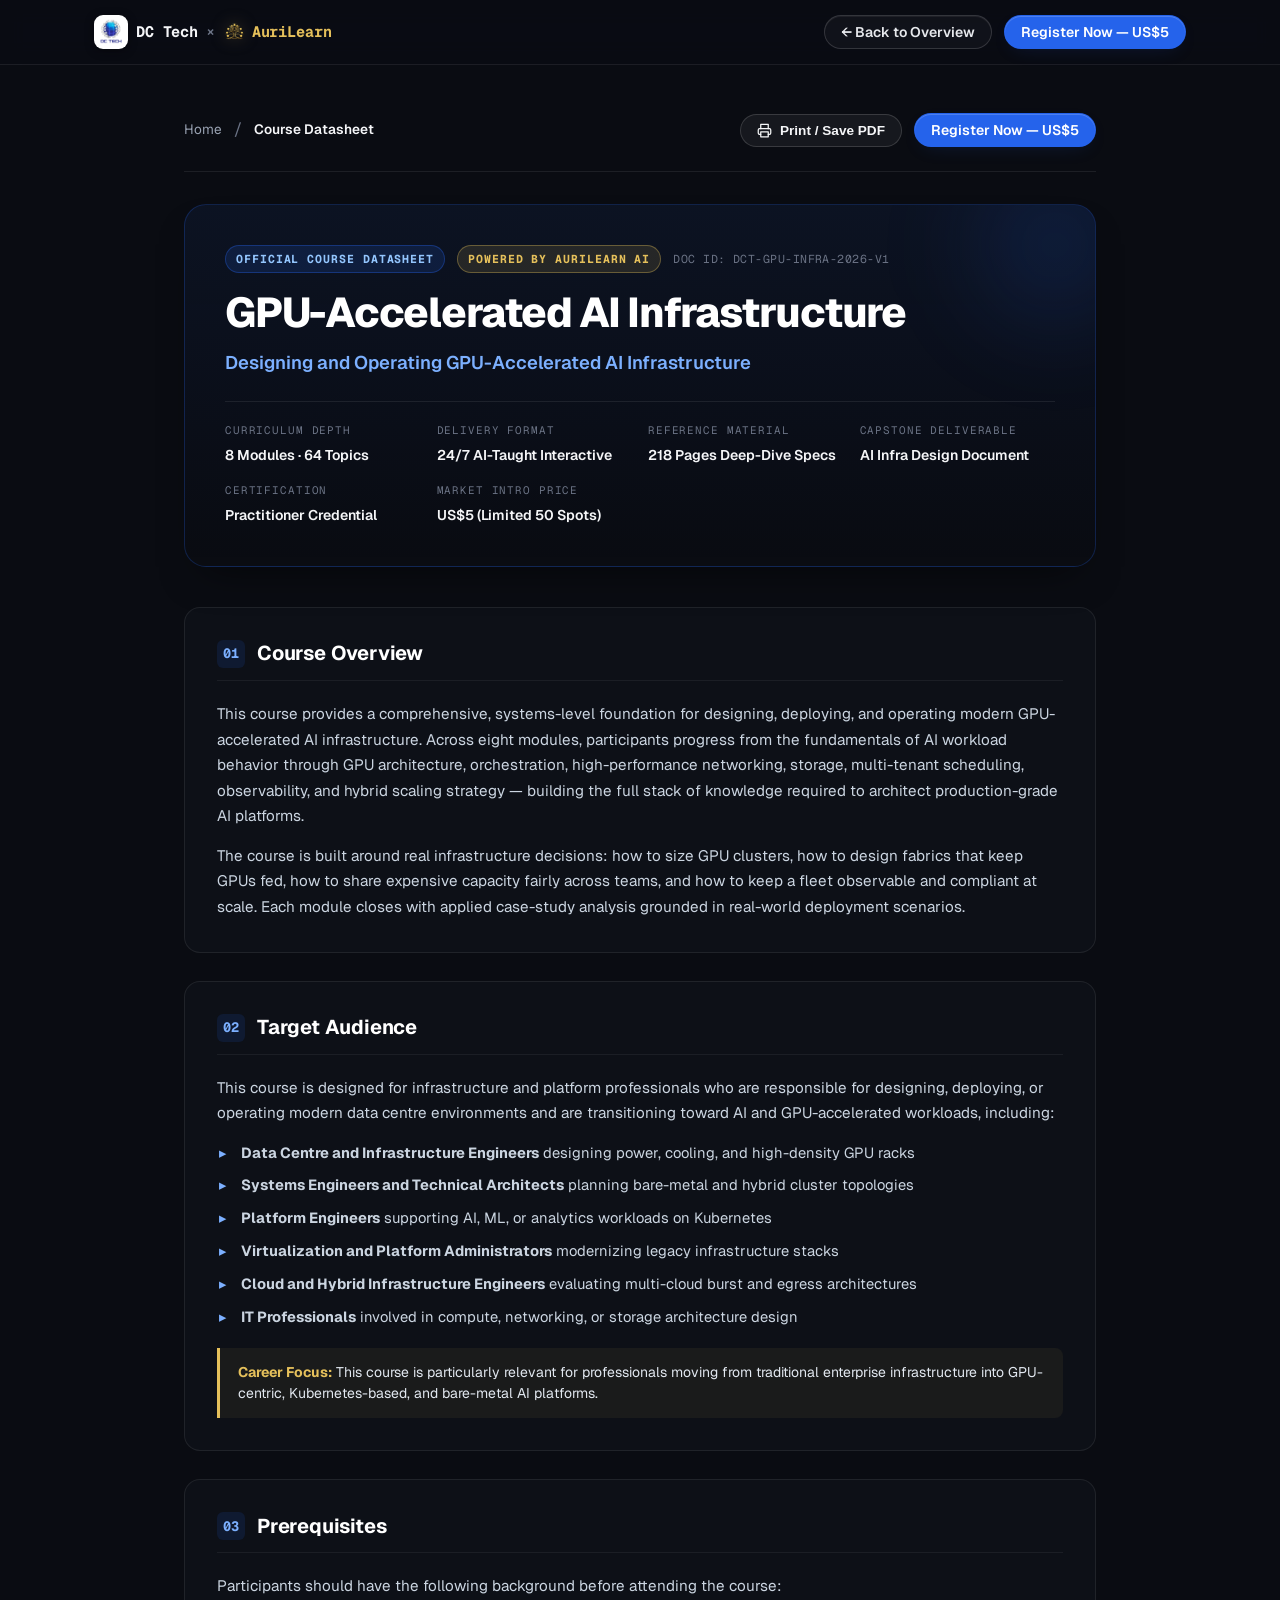
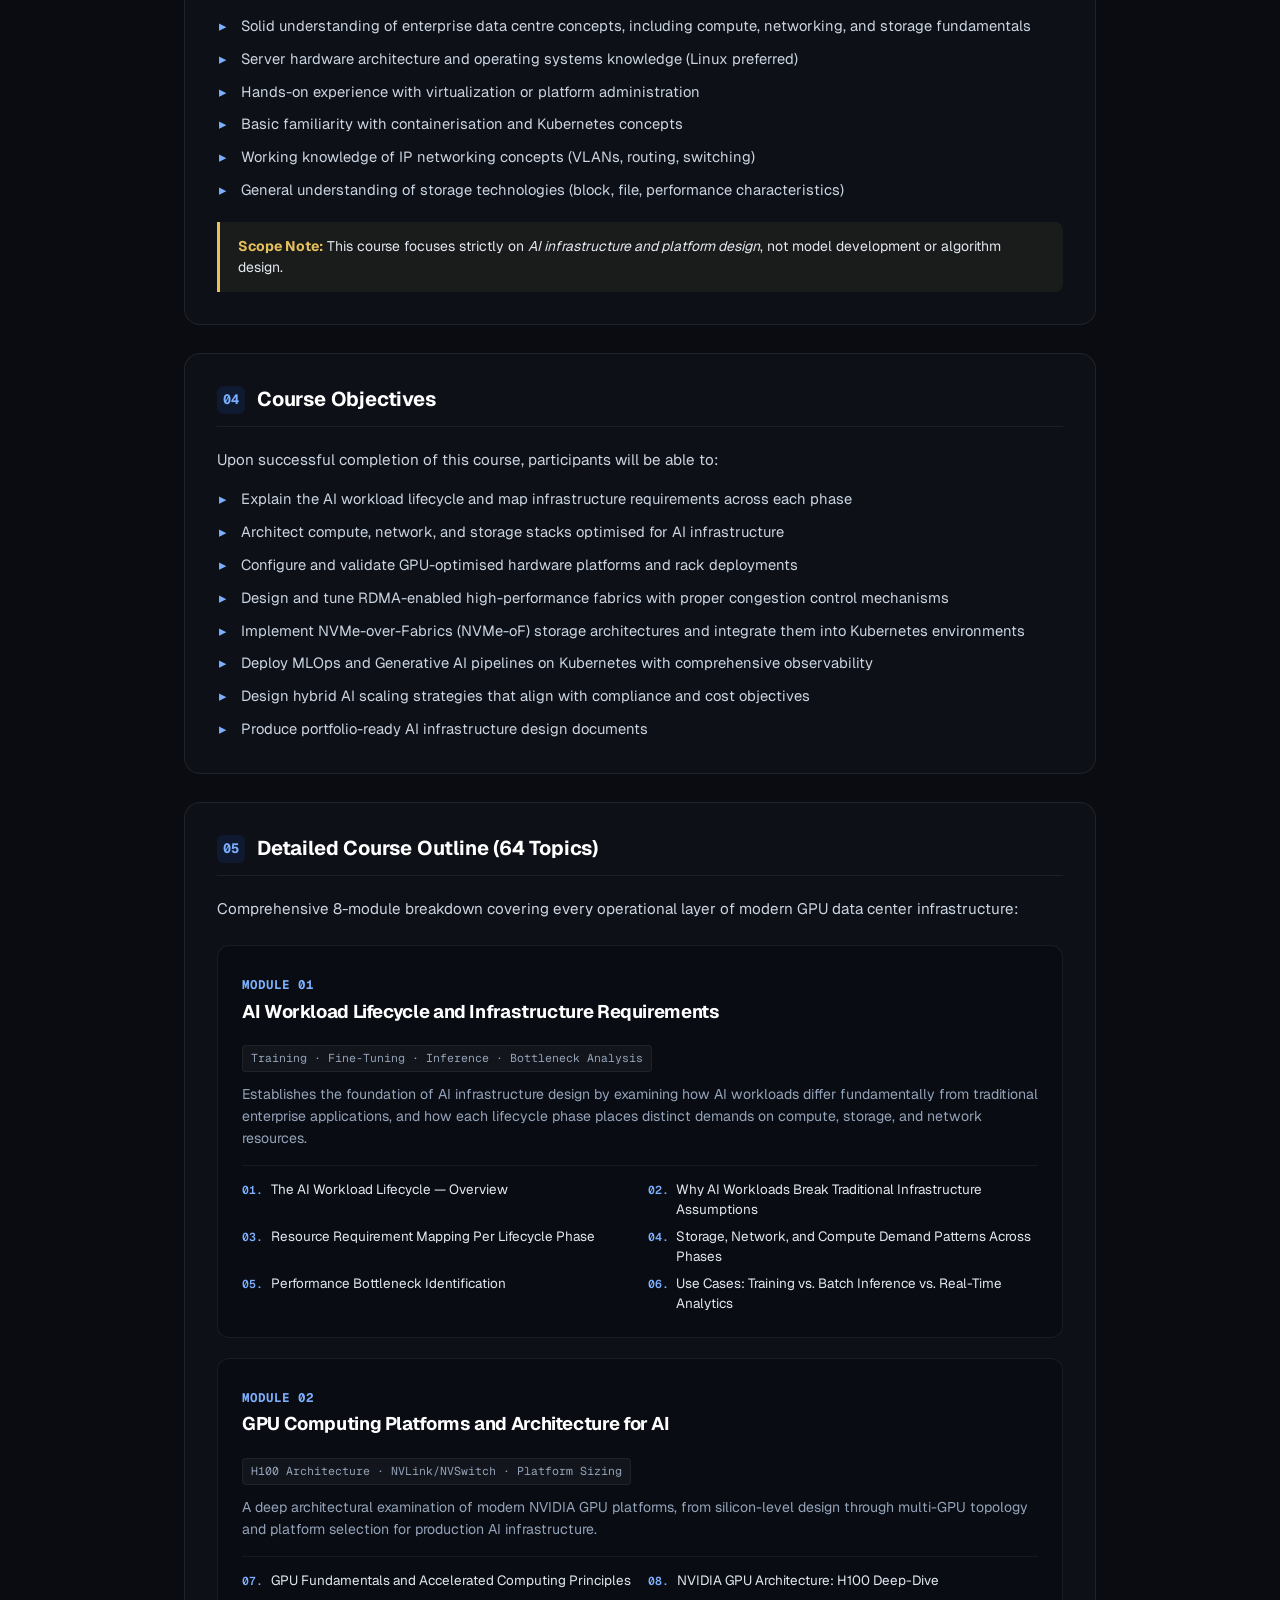
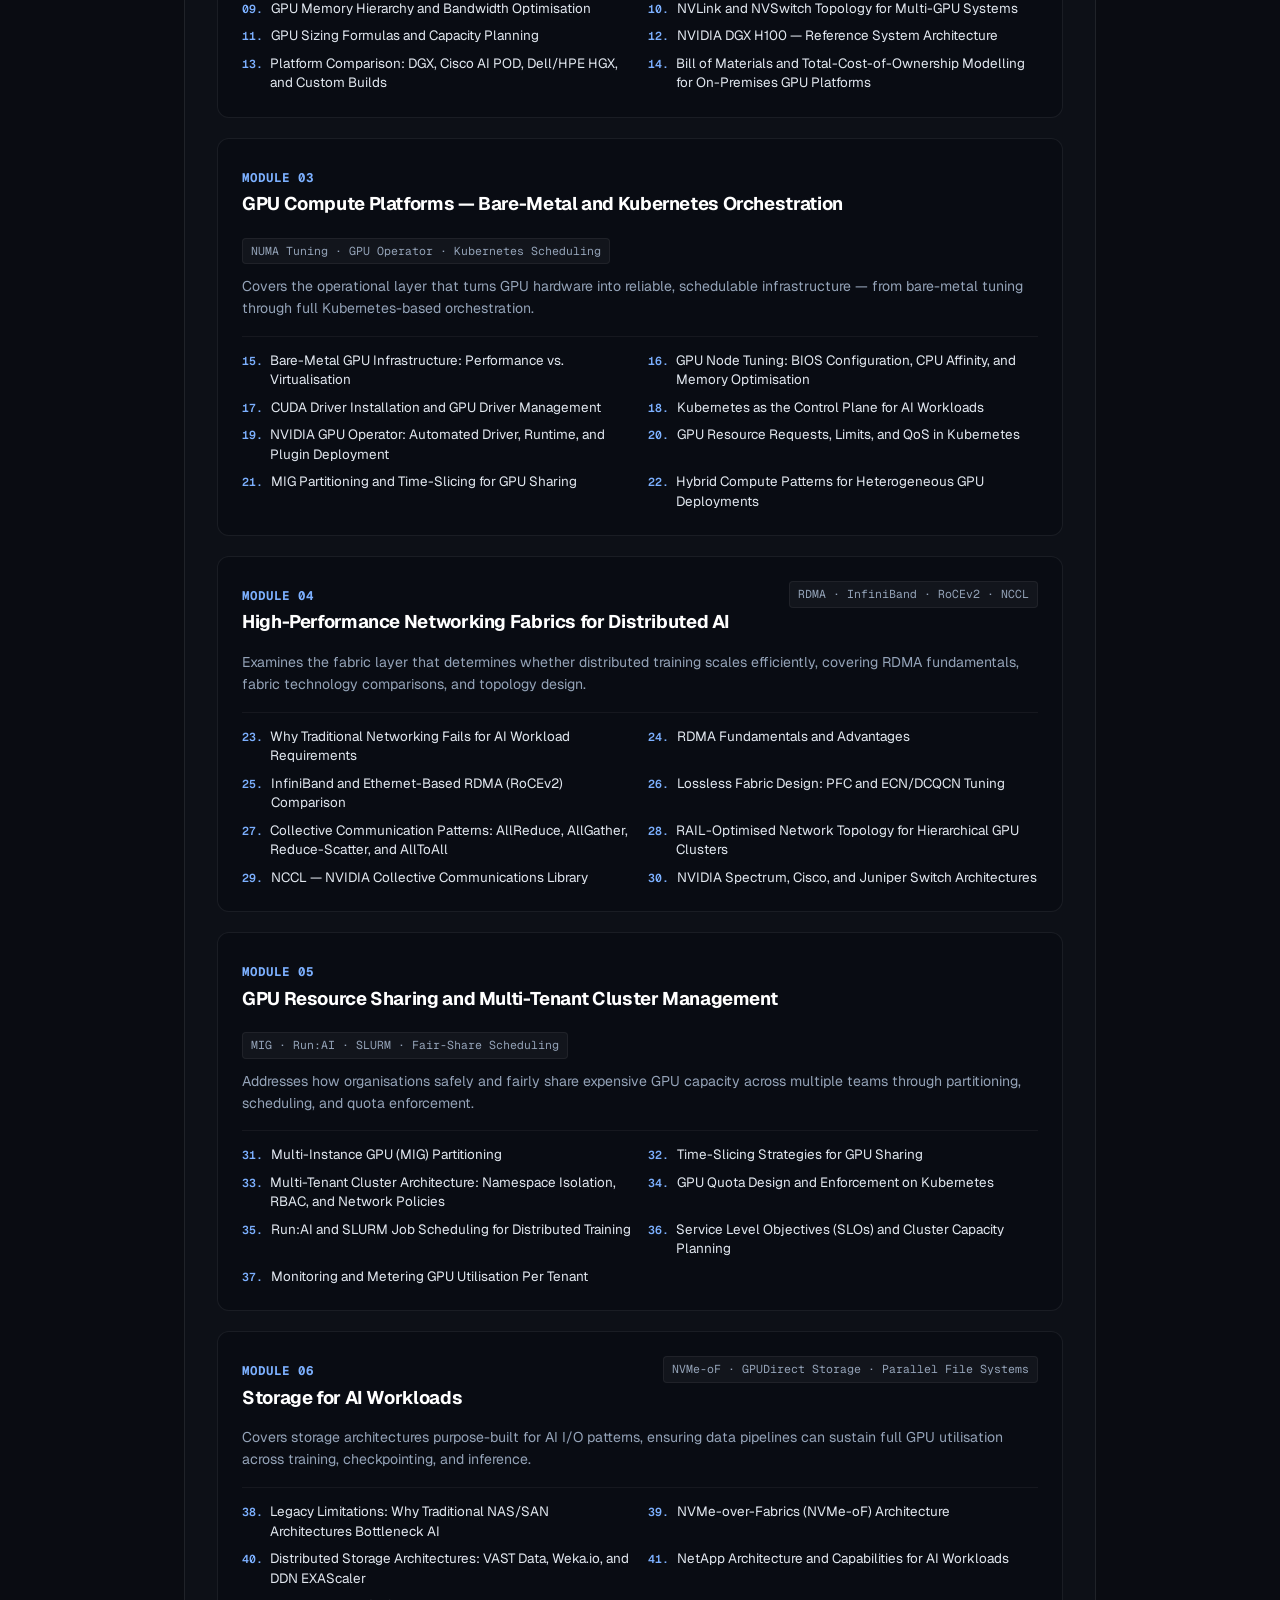
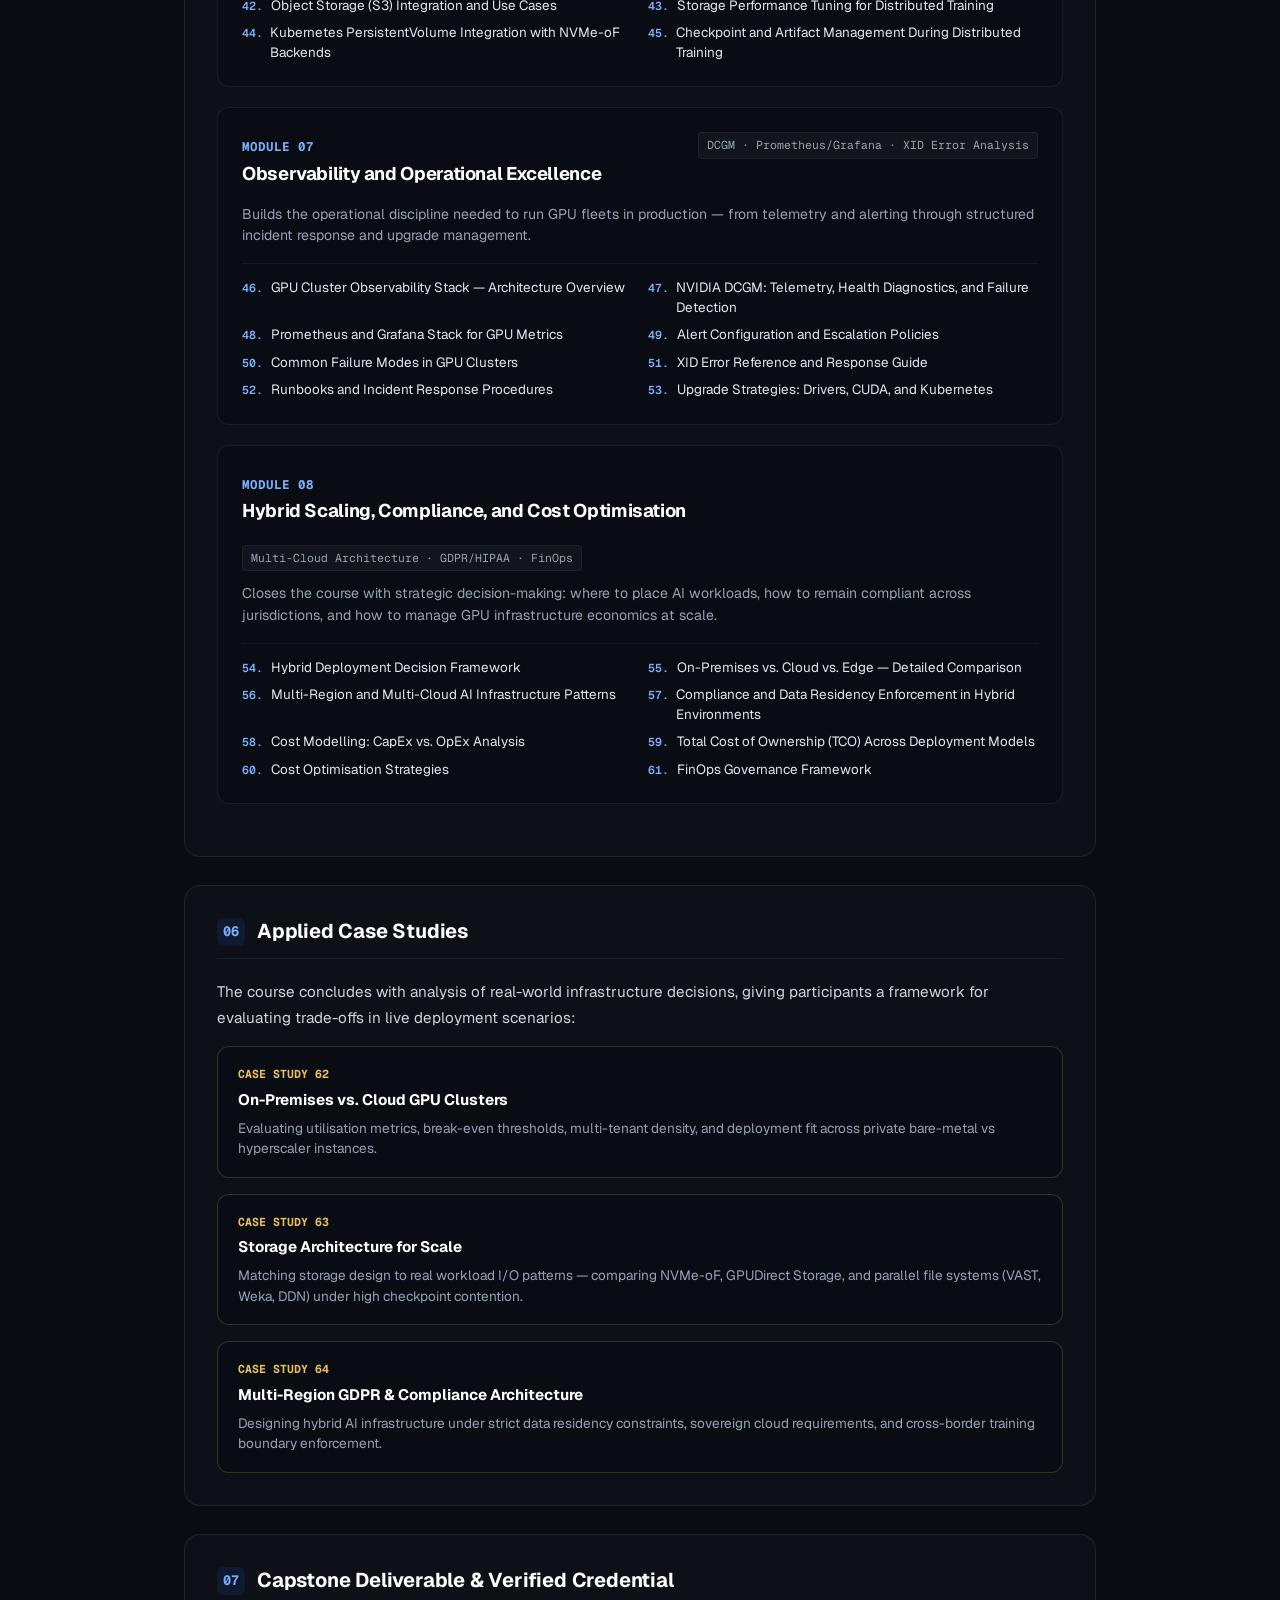
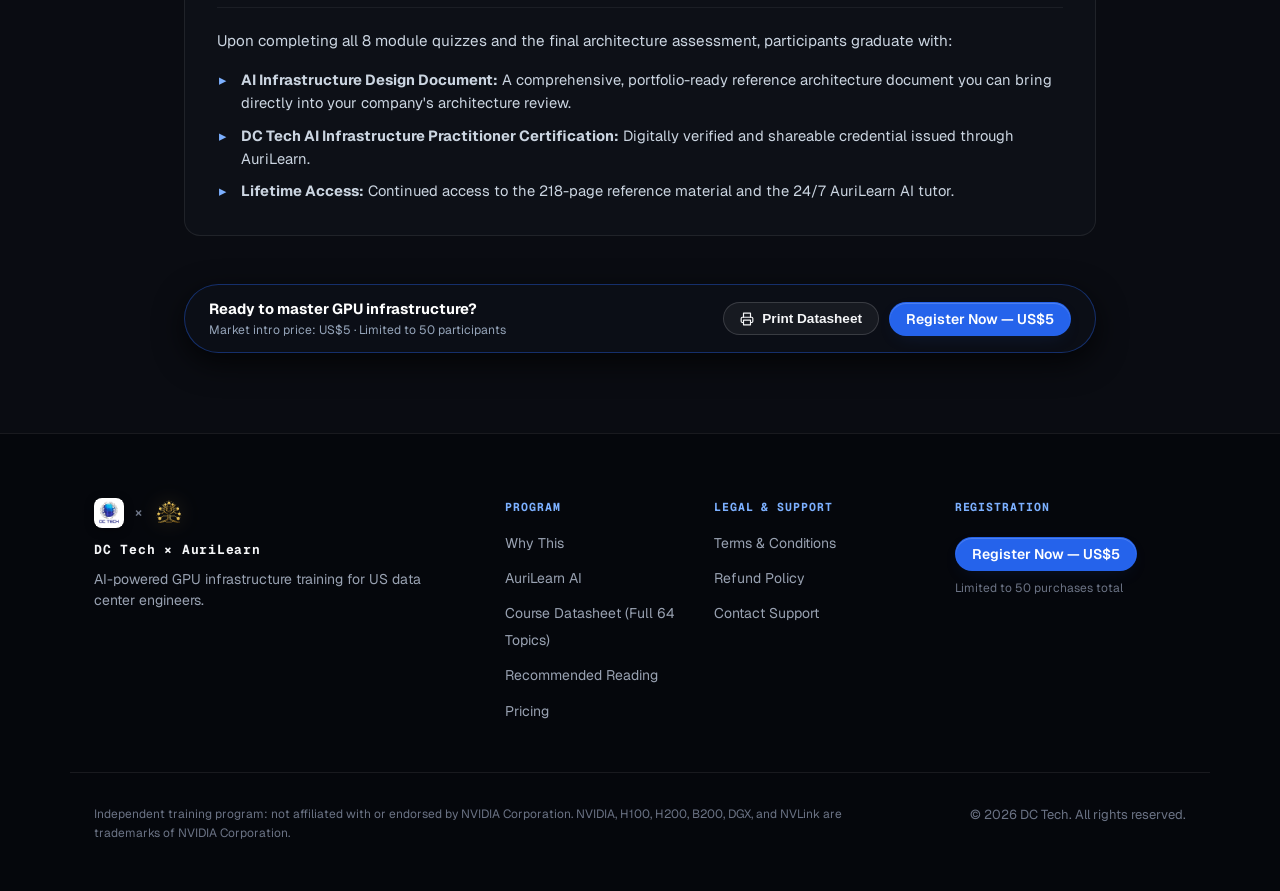
==== datasheet.html @ ed960bfa "feat: publish official 64-topic course datasheet (datasheet.html) and wire hyperlinks across hero, n" ====
<!DOCTYPE html>
<html lang="en">
<head>
  <meta charset="UTF-8" />
  <meta name="viewport" content="width=device-width, initial-scale=1" />
  <title>Course Datasheet: Designing &amp; Operating GPU-Accelerated AI Infrastructure | DC Tech × AuriLearn</title>
  <meta name="description" content="Official course datasheet and 64-topic detailed engineering syllabus for GPU-Accelerated AI Infrastructure. DC Tech × AuriLearn." />
  <meta name="theme-color" content="#0A0C12" />

  <link rel="icon" type="image/png" href="assets/dctech-logo.png" />
  <link rel="apple-touch-icon" href="assets/dctech-logo.png" />

  <link rel="preconnect" href="https://fonts.googleapis.com" />
  <link rel="preconnect" href="https://fonts.gstatic.com" crossorigin />
  <link rel="stylesheet" href="https://fonts.googleapis.com/css2?family=Geist:wght@400;500;600;700;800&family=Geist+Mono:wght@400;500;600;700&display=swap" />
  <link rel="stylesheet" href="styles.css" />

  <style>
    /* ═══════════════════════════════════════════════════════════════
       DATASHEET-SPECIFIC ENTERPRISE STYLING
       ═══════════════════════════════════════════════════════════════ */
    .ds-page {
      background: var(--bg);
      color: var(--text);
      min-height: 100vh;
    }
    .ds-container {
      max-width: 960px;
      margin-inline: auto;
      padding: clamp(24px, 4vw, 48px) var(--s-5) 80px;
    }
    
    /* Top bar controls */
    .ds-topbar {
      display: flex;
      justify-content: space-between;
      align-items: center;
      flex-wrap: wrap;
      gap: 16px;
      padding-bottom: 24px;
      border-bottom: 1px solid var(--border);
      margin-bottom: 32px;
    }
    .ds-topbar__left {
      display: flex;
      align-items: center;
      gap: 12px;
    }
    .ds-topbar__actions {
      display: flex;
      align-items: center;
      gap: 12px;
    }
    .btn--print {
      display: inline-flex;
      align-items: center;
      gap: 8px;
      background: rgba(255, 255, 255, 0.05);
      border: 1px solid var(--border-strong);
      color: var(--text-strong);
      padding: 8px 16px;
      border-radius: var(--r-pill);
      font-size: 0.85rem;
      font-weight: 600;
      cursor: pointer;
      transition: all 0.16s ease;
    }
    .btn--print:hover {
      background: rgba(255, 255, 255, 0.1);
      border-color: var(--accent-line);
      transform: translateY(-1px);
    }

    /* Datasheet Document Header */
    .ds-header {
      background: linear-gradient(180deg, rgba(37, 99, 235, 0.08) 0%, rgba(10, 12, 18, 0) 100%);
      border: 1px solid rgba(37, 99, 235, 0.25);
      border-radius: var(--r-xl);
      padding: clamp(24px, 4vw, 40px);
      margin-bottom: 40px;
      position: relative;
      overflow: hidden;
      box-shadow: 0 20px 40px -20px rgba(0, 0, 0, 0.6);
    }
    .ds-header::before {
      content: "";
      position: absolute;
      top: -80px; right: -80px;
      width: 240px; height: 240px;
      background: radial-gradient(circle, var(--accent-glow) 0%, transparent 70%);
      pointer-events: none;
      filter: blur(40px);
    }
    .ds-badge-row {
      display: flex;
      align-items: center;
      gap: 12px;
      flex-wrap: wrap;
      margin-bottom: 16px;
    }
    .ds-badge {
      font-family: var(--font-mono);
      font-size: 0.72rem;
      font-weight: 700;
      letter-spacing: 0.08em;
      text-transform: uppercase;
      padding: 4px 10px;
      border-radius: var(--r-pill);
      background: rgba(37, 99, 235, 0.15);
      border: 1px solid rgba(37, 99, 235, 0.35);
      color: #93C5FD;
    }
    .ds-badge--gold {
      background: rgba(229, 192, 91, 0.12);
      border-color: rgba(229, 192, 91, 0.35);
      color: #E5C05B;
    }
    .ds-doc-id {
      font-family: var(--font-mono);
      font-size: 0.72rem;
      color: var(--text-faint);
      letter-spacing: 0.04em;
    }
    .ds-title {
      font-size: clamp(1.8rem, 4vw, 2.6rem);
      font-weight: 800;
      line-height: 1.12;
      color: #fff;
      margin-bottom: 12px;
      letter-spacing: -0.03em;
    }
    .ds-subtitle {
      font-size: 1.15rem;
      color: var(--accent-text);
      font-weight: 600;
      margin-bottom: 24px;
    }
    .ds-meta-grid {
      display: grid;
      grid-template-columns: repeat(auto-fit, minmax(180px, 1fr));
      gap: 16px;
      padding-top: 20px;
      border-top: 1px solid rgba(255, 255, 255, 0.08);
    }
    .ds-meta-item {
      display: flex;
      flex-direction: column;
      gap: 4px;
    }
    .ds-meta-label {
      font-family: var(--font-mono);
      font-size: 0.68rem;
      color: var(--text-faint);
      text-transform: uppercase;
      letter-spacing: 0.08em;
    }
    .ds-meta-val {
      font-size: 0.88rem;
      font-weight: 600;
      color: var(--text-strong);
    }

    /* Datasheet Section Cards */
    .ds-section {
      background: #0D1017;
      border: 1px solid var(--border);
      border-radius: var(--r-lg);
      padding: clamp(20px, 3vw, 32px);
      margin-bottom: 28px;
    }
    .ds-section-head {
      display: flex;
      align-items: center;
      gap: 12px;
      margin-bottom: 20px;
      padding-bottom: 12px;
      border-bottom: 1px solid rgba(255, 255, 255, 0.06);
    }
    .ds-section-icon {
      font-family: var(--font-mono);
      font-size: 0.85rem;
      color: var(--accent-text);
      background: rgba(37, 99, 235, 0.12);
      width: 28px; height: 28px;
      border-radius: 6px;
      display: grid;
      place-items: center;
      font-weight: 700;
    }
    .ds-section-title {
      font-size: 1.25rem;
      font-weight: 700;
      color: #fff;
      margin: 0;
      letter-spacing: -0.01em;
    }
    .ds-prose {
      font-size: 0.95rem;
      line-height: 1.68;
      color: #CBD5E1;
    }
    .ds-prose p + p {
      margin-top: 14px;
    }
    
    /* Lists with custom tech bullets */
    .ds-list {
      list-style: none;
      padding: 0;
      margin: 16px 0 0;
      display: grid;
      gap: 10px;
    }
    .ds-list li {
      position: relative;
      padding-left: 24px;
      font-size: 0.92rem;
      line-height: 1.55;
      color: #CBD5E1;
    }
    .ds-list li::before {
      content: "▸";
      position: absolute;
      left: 2px;
      top: 0;
      color: var(--accent-text);
      font-weight: bold;
    }
    .ds-note-box {
      margin-top: 20px;
      padding: 14px 18px;
      background: rgba(229, 192, 91, 0.06);
      border-left: 3px solid #E5C05B;
      border-radius: 0 var(--r-sm) var(--r-sm) 0;
      font-size: 0.875rem;
      color: #E2E8F0;
      line-height: 1.5;
    }
    .ds-note-box strong {
      color: #E5C05B;
    }

    /* Modules Tree */
    .ds-module-card {
      background: #090C13;
      border: 1px solid rgba(255, 255, 255, 0.07);
      border-radius: var(--r-md);
      padding: 24px;
      margin-bottom: 20px;
      transition: border-color 0.2s ease;
    }
    .ds-module-card:hover {
      border-color: rgba(37, 99, 235, 0.35);
    }
    .ds-mod-header {
      display: flex;
      justify-content: space-between;
      align-items: flex-start;
      gap: 16px;
      margin-bottom: 12px;
      flex-wrap: wrap;
    }
    .ds-mod-num {
      font-family: var(--font-mono);
      font-size: 0.78rem;
      font-weight: 700;
      color: var(--accent-text);
      letter-spacing: 0.08em;
      text-transform: uppercase;
    }
    .ds-mod-tags {
      font-family: var(--font-mono);
      font-size: 0.72rem;
      color: #94A3B8;
      background: rgba(255, 255, 255, 0.04);
      padding: 3px 8px;
      border-radius: 4px;
      border: 1px solid rgba(255, 255, 255, 0.06);
    }
    .ds-mod-title {
      font-size: 1.15rem;
      font-weight: 700;
      color: #fff;
      margin: 4px 0 8px;
    }
    .ds-mod-desc {
      font-size: 0.88rem;
      color: #94A3B8;
      line-height: 1.55;
      margin-bottom: 16px;
    }
    .ds-topics-grid {
      display: grid;
      grid-template-columns: repeat(auto-fill, minmax(280px, 1fr));
      gap: 8px 16px;
      padding-top: 14px;
      border-top: 1px solid rgba(255, 255, 255, 0.05);
    }
    .ds-topic-item {
      display: flex;
      align-items: baseline;
      gap: 8px;
      font-size: 0.84rem;
      color: #E2E8F0;
      line-height: 1.45;
    }
    .ds-topic-num {
      font-family: var(--font-mono);
      font-size: 0.72rem;
      color: var(--accent-text);
      font-weight: 600;
      min-width: 20px;
    }

    /* Case studies cards */
    .ds-cs-grid {
      display: grid;
      grid-template-columns: 1fr;
      gap: 16px;
      margin-top: 16px;
    }
    .ds-cs-card {
      background: #090C13;
      border: 1px solid rgba(229, 192, 91, 0.2);
      border-radius: var(--r-md);
      padding: 18px 20px;
    }
    .ds-cs-num {
      font-family: var(--font-mono);
      font-size: 0.72rem;
      color: #E5C05B;
      font-weight: 700;
      margin-bottom: 4px;
    }
    .ds-cs-title {
      font-size: 0.95rem;
      font-weight: 700;
      color: #fff;
      margin-bottom: 6px;
    }
    .ds-cs-desc {
      font-size: 0.85rem;
      color: #94A3B8;
      line-height: 1.5;
    }

    /* Bottom sticky conversion bar */
    .ds-sticky-bar {
      position: sticky;
      bottom: 20px;
      z-index: 40;
      background: rgba(13, 16, 23, 0.92);
      backdrop-filter: blur(12px);
      -webkit-backdrop-filter: blur(12px);
      border: 1px solid rgba(37, 99, 235, 0.4);
      border-radius: var(--r-pill);
      padding: 12px 24px;
      display: flex;
      align-items: center;
      justify-content: space-between;
      gap: 16px;
      box-shadow: 0 10px 30px rgba(0, 0, 0, 0.7);
      margin-top: 48px;
    }
    .ds-sticky-text {
      display: flex;
      flex-direction: column;
    }
    .ds-sticky-title {
      font-weight: 700;
      font-size: 0.92rem;
      color: #fff;
    }
    .ds-sticky-sub {
      font-size: 0.76rem;
      color: #94A3B8;
    }

    /* Print styles */
    @media print {
      body { background: #fff !important; color: #000 !important; }
      .nav, .ds-topbar, .ds-sticky-bar, .footer, .btn--print { display: none !important; }
      .ds-container { max-width: 100% !important; padding: 0 !important; }
      .ds-header, .ds-section, .ds-module-card { 
        background: #fff !important; 
        color: #000 !important; 
        border: 1px solid #ccc !important;
        box-shadow: none !important;
        page-break-inside: avoid;
      }
      .ds-title, .ds-section-title, .ds-mod-title { color: #000 !important; }
      .ds-prose, .ds-list li, .ds-topic-item, .ds-mod-desc { color: #222 !important; }
      .ds-badge, .ds-mod-num, .ds-topic-num { color: #0044bb !important; }
    }

    @media (max-width: 640px) {
      .ds-sticky-bar {
        flex-direction: column;
        border-radius: var(--r-lg);
        text-align: center;
        padding: 16px;
      }
      .ds-sticky-bar .btn { width: 100%; }
    }
  </style>
</head>
<body class="ds-page">

  <!-- NAVIGATION HEADER -->
  <header class="nav" id="top">
    <div class="container nav__inner">
      <a class="brand" href="index.html" aria-label="DC Tech and AuriLearn">
        <span class="brand__chip"><img src="assets/dctech-logo.png" alt="DC Tech" width="30" height="30" /></span>
        <span class="brand__word">DC&nbsp;Tech</span>
        <span class="brand-x">×</span>
        <span class="nav-auri-wrap">
          <img src="assets/aurilearn-tree.svg" alt="AuriLearn" class="nav-auri-logo" width="22" height="22" />
          <span class="brand__word brand__word--auri">AuriLearn</span>
        </span>
      </a>
      <div style="margin-left:auto; display:flex; align-items:center; gap:12px;">
        <a class="btn btn--ghost btn--sm" href="index.html">← Back to Overview</a>
        <a class="btn btn--primary btn--sm js-cta-enroll" href="https://rzp.io/rzp/aJ456hU" target="_blank" rel="noopener noreferrer" data-cta="datasheet-nav">Register Now — US$5</a>
      </div>
    </div>
  </header>

  <main class="ds-container">

    <!-- Top Action Bar -->
    <div class="ds-topbar">
      <div class="ds-topbar__left">
        <a href="index.html" style="font-size:0.85rem; color:var(--text-muted); text-decoration:none;">Home</a>
        <span style="color:var(--text-faint)">/</span>
        <span style="font-size:0.85rem; color:var(--text-strong); font-weight:600;">Course Datasheet</span>
      </div>
      <div class="ds-topbar__actions">
        <button class="btn--print" onclick="window.print()" title="Print or Save as PDF">
          <svg width="15" height="15" viewBox="0 0 24 24" fill="none" stroke="currentColor" stroke-width="2" stroke-linecap="round" stroke-linejoin="round"><polyline points="6 9 6 2 18 2 18 9"></polyline><path d="M6 18H4a2 2 0 0 1-2-2v-5a2 2 0 0 1 2-2h16a2 2 0 0 1 2 2v5a2 2 0 0 1-2 2h-2"></path><rect x="6" y="14" width="12" height="8"></rect></svg>
          Print / Save PDF
        </button>
        <a class="btn btn--primary btn--sm js-cta-enroll" href="https://rzp.io/rzp/aJ456hU" target="_blank" rel="noopener noreferrer">Register Now — US$5</a>
      </div>
    </div>

    <!-- DOCUMENT HEADER -->
    <header class="ds-header">
      <div class="ds-badge-row">
        <span class="ds-badge">OFFICIAL COURSE DATASHEET</span>
        <span class="ds-badge ds-badge--gold">POWERED BY AURILEARN AI</span>
        <span class="ds-doc-id">DOC ID: DCT-GPU-INFRA-2026-V1</span>
      </div>
      <h1 class="ds-title">GPU-Accelerated AI Infrastructure</h1>
      <p class="ds-subtitle">Designing and Operating GPU-Accelerated AI Infrastructure</p>

      <div class="ds-meta-grid">
        <div class="ds-meta-item">
          <span class="ds-meta-label">Curriculum Depth</span>
          <span class="ds-meta-val">8 Modules · 64 Topics</span>
        </div>
        <div class="ds-meta-item">
          <span class="ds-meta-label">Delivery Format</span>
          <span class="ds-meta-val">24/7 AI-Taught Interactive</span>
        </div>
        <div class="ds-meta-item">
          <span class="ds-meta-label">Reference Material</span>
          <span class="ds-meta-val">218 Pages Deep-Dive Specs</span>
        </div>
        <div class="ds-meta-item">
          <span class="ds-meta-label">Capstone Deliverable</span>
          <span class="ds-meta-val">AI Infra Design Document</span>
        </div>
        <div class="ds-meta-item">
          <span class="ds-meta-label">Certification</span>
          <span class="ds-meta-val">Practitioner Credential</span>
        </div>
        <div class="ds-meta-item">
          <span class="ds-meta-label">Market Intro Price</span>
          <span class="ds-meta-val">US$5 (Limited 50 Spots)</span>
        </div>
      </div>
    </header>

    <!-- 1. COURSE OVERVIEW -->
    <section class="ds-section">
      <div class="ds-section-head">
        <span class="ds-section-icon">01</span>
        <h2 class="ds-section-title">Course Overview</h2>
      </div>
      <div class="ds-prose">
        <p>
          This course provides a comprehensive, systems-level foundation for designing, deploying, and operating modern GPU-accelerated AI infrastructure. Across eight modules, participants progress from the fundamentals of AI workload behavior through GPU architecture, orchestration, high-performance networking, storage, multi-tenant scheduling, observability, and hybrid scaling strategy — building the full stack of knowledge required to architect production-grade AI platforms.
        </p>
        <p>
          The course is built around real infrastructure decisions: how to size GPU clusters, how to design fabrics that keep GPUs fed, how to share expensive capacity fairly across teams, and how to keep a fleet observable and compliant at scale. Each module closes with applied case-study analysis grounded in real-world deployment scenarios.
        </p>
      </div>
    </section>

    <!-- 2. TARGET AUDIENCE -->
    <section class="ds-section">
      <div class="ds-section-head">
        <span class="ds-section-icon">02</span>
        <h2 class="ds-section-title">Target Audience</h2>
      </div>
      <div class="ds-prose">
        <p>
          This course is designed for infrastructure and platform professionals who are responsible for designing, deploying, or operating modern data centre environments and are transitioning toward AI and GPU-accelerated workloads, including:
        </p>
      </div>
      <ul class="ds-list">
        <li><strong>Data Centre and Infrastructure Engineers</strong> designing power, cooling, and high-density GPU racks</li>
        <li><strong>Systems Engineers and Technical Architects</strong> planning bare-metal and hybrid cluster topologies</li>
        <li><strong>Platform Engineers</strong> supporting AI, ML, or analytics workloads on Kubernetes</li>
        <li><strong>Virtualization and Platform Administrators</strong> modernizing legacy infrastructure stacks</li>
        <li><strong>Cloud and Hybrid Infrastructure Engineers</strong> evaluating multi-cloud burst and egress architectures</li>
        <li><strong>IT Professionals</strong> involved in compute, networking, or storage architecture design</li>
      </ul>
      <div class="ds-note-box">
        <strong>Career Focus:</strong> This course is particularly relevant for professionals moving from traditional enterprise infrastructure into GPU-centric, Kubernetes-based, and bare-metal AI platforms.
      </div>
    </section>

    <!-- 3. PREREQUISITES -->
    <section class="ds-section">
      <div class="ds-section-head">
        <span class="ds-section-icon">03</span>
        <h2 class="ds-section-title">Prerequisites</h2>
      </div>
      <div class="ds-prose">
        <p>
          Participants should have the following background before attending the course:
        </p>
      </div>
      <ul class="ds-list">
        <li>Solid understanding of enterprise data centre concepts, including compute, networking, and storage fundamentals</li>
        <li>Server hardware architecture and operating systems knowledge (Linux preferred)</li>
        <li>Hands-on experience with virtualization or platform administration</li>
        <li>Basic familiarity with containerisation and Kubernetes concepts</li>
        <li>Working knowledge of IP networking concepts (VLANs, routing, switching)</li>
        <li>General understanding of storage technologies (block, file, performance characteristics)</li>
      </ul>
      <div class="ds-note-box">
        <strong>Scope Note:</strong> This course focuses strictly on <em>AI infrastructure and platform design</em>, not model development or algorithm design.
      </div>
    </section>

    <!-- 4. COURSE OBJECTIVES -->
    <section class="ds-section">
      <div class="ds-section-head">
        <span class="ds-section-icon">04</span>
        <h2 class="ds-section-title">Course Objectives</h2>
      </div>
      <div class="ds-prose">
        <p>
          Upon successful completion of this course, participants will be able to:
        </p>
      </div>
      <ul class="ds-list">
        <li>Explain the AI workload lifecycle and map infrastructure requirements across each phase</li>
        <li>Architect compute, network, and storage stacks optimised for AI infrastructure</li>
        <li>Configure and validate GPU-optimised hardware platforms and rack deployments</li>
        <li>Design and tune RDMA-enabled high-performance fabrics with proper congestion control mechanisms</li>
        <li>Implement NVMe-over-Fabrics (NVMe-oF) storage architectures and integrate them into Kubernetes environments</li>
        <li>Deploy MLOps and Generative AI pipelines on Kubernetes with comprehensive observability</li>
        <li>Design hybrid AI scaling strategies that align with compliance and cost objectives</li>
        <li>Produce portfolio-ready AI infrastructure design documents</li>
      </ul>
    </section>

    <!-- 5. DETAILED COURSE OUTLINE -->
    <section class="ds-section">
      <div class="ds-section-head">
        <span class="ds-section-icon">05</span>
        <h2 class="ds-section-title">Detailed Course Outline (64 Topics)</h2>
      </div>
      <div class="ds-prose" style="margin-bottom: 24px;">
        <p>Comprehensive 8-module breakdown covering every operational layer of modern GPU data center infrastructure:</p>
      </div>

      <!-- Module 1 -->
      <div class="ds-module-card">
        <div class="ds-mod-header">
          <div>
            <span class="ds-mod-num">Module 01</span>
            <h3 class="ds-mod-title">AI Workload Lifecycle and Infrastructure Requirements</h3>
          </div>
          <span class="ds-mod-tags">Training · Fine-Tuning · Inference · Bottleneck Analysis</span>
        </div>
        <p class="ds-mod-desc">
          Establishes the foundation of AI infrastructure design by examining how AI workloads differ fundamentally from traditional enterprise applications, and how each lifecycle phase places distinct demands on compute, storage, and network resources.
        </p>
        <div class="ds-topics-grid">
          <div class="ds-topic-item"><span class="ds-topic-num">01.</span><span>The AI Workload Lifecycle — Overview</span></div>
          <div class="ds-topic-item"><span class="ds-topic-num">02.</span><span>Why AI Workloads Break Traditional Infrastructure Assumptions</span></div>
          <div class="ds-topic-item"><span class="ds-topic-num">03.</span><span>Resource Requirement Mapping Per Lifecycle Phase</span></div>
          <div class="ds-topic-item"><span class="ds-topic-num">04.</span><span>Storage, Network, and Compute Demand Patterns Across Phases</span></div>
          <div class="ds-topic-item"><span class="ds-topic-num">05.</span><span>Performance Bottleneck Identification</span></div>
          <div class="ds-topic-item"><span class="ds-topic-num">06.</span><span>Use Cases: Training vs. Batch Inference vs. Real-Time Analytics</span></div>
        </div>
      </div>

      <!-- Module 2 -->
      <div class="ds-module-card">
        <div class="ds-mod-header">
          <div>
            <span class="ds-mod-num">Module 02</span>
            <h3 class="ds-mod-title">GPU Computing Platforms and Architecture for AI</h3>
          </div>
          <span class="ds-mod-tags">H100 Architecture · NVLink/NVSwitch · Platform Sizing</span>
        </div>
        <p class="ds-mod-desc">
          A deep architectural examination of modern NVIDIA GPU platforms, from silicon-level design through multi-GPU topology and platform selection for production AI infrastructure.
        </p>
        <div class="ds-topics-grid">
          <div class="ds-topic-item"><span class="ds-topic-num">07.</span><span>GPU Fundamentals and Accelerated Computing Principles</span></div>
          <div class="ds-topic-item"><span class="ds-topic-num">08.</span><span>NVIDIA GPU Architecture: H100 Deep-Dive</span></div>
          <div class="ds-topic-item"><span class="ds-topic-num">09.</span><span>GPU Memory Hierarchy and Bandwidth Optimisation</span></div>
          <div class="ds-topic-item"><span class="ds-topic-num">10.</span><span>NVLink and NVSwitch Topology for Multi-GPU Systems</span></div>
          <div class="ds-topic-item"><span class="ds-topic-num">11.</span><span>GPU Sizing Formulas and Capacity Planning</span></div>
          <div class="ds-topic-item"><span class="ds-topic-num">12.</span><span>NVIDIA DGX H100 — Reference System Architecture</span></div>
          <div class="ds-topic-item"><span class="ds-topic-num">13.</span><span>Platform Comparison: DGX, Cisco AI POD, Dell/HPE HGX, and Custom Builds</span></div>
          <div class="ds-topic-item"><span class="ds-topic-num">14.</span><span>Bill of Materials and Total-Cost-of-Ownership Modelling for On-Premises GPU Platforms</span></div>
        </div>
      </div>

      <!-- Module 3 -->
      <div class="ds-module-card">
        <div class="ds-mod-header">
          <div>
            <span class="ds-mod-num">Module 03</span>
            <h3 class="ds-mod-title">GPU Compute Platforms — Bare-Metal and Kubernetes Orchestration</h3>
          </div>
          <span class="ds-mod-tags">NUMA Tuning · GPU Operator · Kubernetes Scheduling</span>
        </div>
        <p class="ds-mod-desc">
          Covers the operational layer that turns GPU hardware into reliable, schedulable infrastructure — from bare-metal tuning through full Kubernetes-based orchestration.
        </p>
        <div class="ds-topics-grid">
          <div class="ds-topic-item"><span class="ds-topic-num">15.</span><span>Bare-Metal GPU Infrastructure: Performance vs. Virtualisation</span></div>
          <div class="ds-topic-item"><span class="ds-topic-num">16.</span><span>GPU Node Tuning: BIOS Configuration, CPU Affinity, and Memory Optimisation</span></div>
          <div class="ds-topic-item"><span class="ds-topic-num">17.</span><span>CUDA Driver Installation and GPU Driver Management</span></div>
          <div class="ds-topic-item"><span class="ds-topic-num">18.</span><span>Kubernetes as the Control Plane for AI Workloads</span></div>
          <div class="ds-topic-item"><span class="ds-topic-num">19.</span><span>NVIDIA GPU Operator: Automated Driver, Runtime, and Plugin Deployment</span></div>
          <div class="ds-topic-item"><span class="ds-topic-num">20.</span><span>GPU Resource Requests, Limits, and QoS in Kubernetes</span></div>
          <div class="ds-topic-item"><span class="ds-topic-num">21.</span><span>MIG Partitioning and Time-Slicing for GPU Sharing</span></div>
          <div class="ds-topic-item"><span class="ds-topic-num">22.</span><span>Hybrid Compute Patterns for Heterogeneous GPU Deployments</span></div>
        </div>
      </div>

      <!-- Module 4 -->
      <div class="ds-module-card">
        <div class="ds-mod-header">
          <div>
            <span class="ds-mod-num">Module 04</span>
            <h3 class="ds-mod-title">High-Performance Networking Fabrics for Distributed AI</h3>
          </div>
          <span class="ds-mod-tags">RDMA · InfiniBand · RoCEv2 · NCCL</span>
        </div>
        <p class="ds-mod-desc">
          Examines the fabric layer that determines whether distributed training scales efficiently, covering RDMA fundamentals, fabric technology comparisons, and topology design.
        </p>
        <div class="ds-topics-grid">
          <div class="ds-topic-item"><span class="ds-topic-num">23.</span><span>Why Traditional Networking Fails for AI Workload Requirements</span></div>
          <div class="ds-topic-item"><span class="ds-topic-num">24.</span><span>RDMA Fundamentals and Advantages</span></div>
          <div class="ds-topic-item"><span class="ds-topic-num">25.</span><span>InfiniBand and Ethernet-Based RDMA (RoCEv2) Comparison</span></div>
          <div class="ds-topic-item"><span class="ds-topic-num">26.</span><span>Lossless Fabric Design: PFC and ECN/DCQCN Tuning</span></div>
          <div class="ds-topic-item"><span class="ds-topic-num">27.</span><span>Collective Communication Patterns: AllReduce, AllGather, Reduce-Scatter, and AllToAll</span></div>
          <div class="ds-topic-item"><span class="ds-topic-num">28.</span><span>RAIL-Optimised Network Topology for Hierarchical GPU Clusters</span></div>
          <div class="ds-topic-item"><span class="ds-topic-num">29.</span><span>NCCL — NVIDIA Collective Communications Library</span></div>
          <div class="ds-topic-item"><span class="ds-topic-num">30.</span><span>NVIDIA Spectrum, Cisco, and Juniper Switch Architectures</span></div>
        </div>
      </div>

      <!-- Module 5 -->
      <div class="ds-module-card">
        <div class="ds-mod-header">
          <div>
            <span class="ds-mod-num">Module 05</span>
            <h3 class="ds-mod-title">GPU Resource Sharing and Multi-Tenant Cluster Management</h3>
          </div>
          <span class="ds-mod-tags">MIG · Run:AI · SLURM · Fair-Share Scheduling</span>
        </div>
        <p class="ds-mod-desc">
          Addresses how organisations safely and fairly share expensive GPU capacity across multiple teams through partitioning, scheduling, and quota enforcement.
        </p>
        <div class="ds-topics-grid">
          <div class="ds-topic-item"><span class="ds-topic-num">31.</span><span>Multi-Instance GPU (MIG) Partitioning</span></div>
          <div class="ds-topic-item"><span class="ds-topic-num">32.</span><span>Time-Slicing Strategies for GPU Sharing</span></div>
          <div class="ds-topic-item"><span class="ds-topic-num">33.</span><span>Multi-Tenant Cluster Architecture: Namespace Isolation, RBAC, and Network Policies</span></div>
          <div class="ds-topic-item"><span class="ds-topic-num">34.</span><span>GPU Quota Design and Enforcement on Kubernetes</span></div>
          <div class="ds-topic-item"><span class="ds-topic-num">35.</span><span>Run:AI and SLURM Job Scheduling for Distributed Training</span></div>
          <div class="ds-topic-item"><span class="ds-topic-num">36.</span><span>Service Level Objectives (SLOs) and Cluster Capacity Planning</span></div>
          <div class="ds-topic-item"><span class="ds-topic-num">37.</span><span>Monitoring and Metering GPU Utilisation Per Tenant</span></div>
        </div>
      </div>

      <!-- Module 6 -->
      <div class="ds-module-card">
        <div class="ds-mod-header">
          <div>
            <span class="ds-mod-num">Module 06</span>
            <h3 class="ds-mod-title">Storage for AI Workloads</h3>
          </div>
          <span class="ds-mod-tags">NVMe-oF · GPUDirect Storage · Parallel File Systems</span>
        </div>
        <p class="ds-mod-desc">
          Covers storage architectures purpose-built for AI I/O patterns, ensuring data pipelines can sustain full GPU utilisation across training, checkpointing, and inference.
        </p>
        <div class="ds-topics-grid">
          <div class="ds-topic-item"><span class="ds-topic-num">38.</span><span>Legacy Limitations: Why Traditional NAS/SAN Architectures Bottleneck AI</span></div>
          <div class="ds-topic-item"><span class="ds-topic-num">39.</span><span>NVMe-over-Fabrics (NVMe-oF) Architecture</span></div>
          <div class="ds-topic-item"><span class="ds-topic-num">40.</span><span>Distributed Storage Architectures: VAST Data, Weka.io, and DDN EXAScaler</span></div>
          <div class="ds-topic-item"><span class="ds-topic-num">41.</span><span>NetApp Architecture and Capabilities for AI Workloads</span></div>
          <div class="ds-topic-item"><span class="ds-topic-num">42.</span><span>Object Storage (S3) Integration and Use Cases</span></div>
          <div class="ds-topic-item"><span class="ds-topic-num">43.</span><span>Storage Performance Tuning for Distributed Training</span></div>
          <div class="ds-topic-item"><span class="ds-topic-num">44.</span><span>Kubernetes PersistentVolume Integration with NVMe-oF Backends</span></div>
          <div class="ds-topic-item"><span class="ds-topic-num">45.</span><span>Checkpoint and Artifact Management During Distributed Training</span></div>
        </div>
      </div>

      <!-- Module 7 -->
      <div class="ds-module-card">
        <div class="ds-mod-header">
          <div>
            <span class="ds-mod-num">Module 07</span>
            <h3 class="ds-mod-title">Observability and Operational Excellence</h3>
          </div>
          <span class="ds-mod-tags">DCGM · Prometheus/Grafana · XID Error Analysis</span>
        </div>
        <p class="ds-mod-desc">
          Builds the operational discipline needed to run GPU fleets in production — from telemetry and alerting through structured incident response and upgrade management.
        </p>
        <div class="ds-topics-grid">
          <div class="ds-topic-item"><span class="ds-topic-num">46.</span><span>GPU Cluster Observability Stack — Architecture Overview</span></div>
          <div class="ds-topic-item"><span class="ds-topic-num">47.</span><span>NVIDIA DCGM: Telemetry, Health Diagnostics, and Failure Detection</span></div>
          <div class="ds-topic-item"><span class="ds-topic-num">48.</span><span>Prometheus and Grafana Stack for GPU Metrics</span></div>
          <div class="ds-topic-item"><span class="ds-topic-num">49.</span><span>Alert Configuration and Escalation Policies</span></div>
          <div class="ds-topic-item"><span class="ds-topic-num">50.</span><span>Common Failure Modes in GPU Clusters</span></div>
          <div class="ds-topic-item"><span class="ds-topic-num">51.</span><span>XID Error Reference and Response Guide</span></div>
          <div class="ds-topic-item"><span class="ds-topic-num">52.</span><span>Runbooks and Incident Response Procedures</span></div>
          <div class="ds-topic-item"><span class="ds-topic-num">53.</span><span>Upgrade Strategies: Drivers, CUDA, and Kubernetes</span></div>
        </div>
      </div>

      <!-- Module 8 -->
      <div class="ds-module-card">
        <div class="ds-mod-header">
          <div>
            <span class="ds-mod-num">Module 08</span>
            <h3 class="ds-mod-title">Hybrid Scaling, Compliance, and Cost Optimisation</h3>
          </div>
          <span class="ds-mod-tags">Multi-Cloud Architecture · GDPR/HIPAA · FinOps</span>
        </div>
        <p class="ds-mod-desc">
          Closes the course with strategic decision-making: where to place AI workloads, how to remain compliant across jurisdictions, and how to manage GPU infrastructure economics at scale.
        </p>
        <div class="ds-topics-grid">
          <div class="ds-topic-item"><span class="ds-topic-num">54.</span><span>Hybrid Deployment Decision Framework</span></div>
          <div class="ds-topic-item"><span class="ds-topic-num">55.</span><span>On-Premises vs. Cloud vs. Edge — Detailed Comparison</span></div>
          <div class="ds-topic-item"><span class="ds-topic-num">56.</span><span>Multi-Region and Multi-Cloud AI Infrastructure Patterns</span></div>
          <div class="ds-topic-item"><span class="ds-topic-num">57.</span><span>Compliance and Data Residency Enforcement in Hybrid Environments</span></div>
          <div class="ds-topic-item"><span class="ds-topic-num">58.</span><span>Cost Modelling: CapEx vs. OpEx Analysis</span></div>
          <div class="ds-topic-item"><span class="ds-topic-num">59.</span><span>Total Cost of Ownership (TCO) Across Deployment Models</span></div>
          <div class="ds-topic-item"><span class="ds-topic-num">60.</span><span>Cost Optimisation Strategies</span></div>
          <div class="ds-topic-item"><span class="ds-topic-num">61.</span><span>FinOps Governance Framework</span></div>
        </div>
      </div>
    </section>

    <!-- 6. APPLIED CASE STUDIES -->
    <section class="ds-section">
      <div class="ds-section-head">
        <span class="ds-section-icon">06</span>
        <h2 class="ds-section-title">Applied Case Studies</h2>
      </div>
      <div class="ds-prose">
        <p>
          The course concludes with analysis of real-world infrastructure decisions, giving participants a framework for evaluating trade-offs in live deployment scenarios:
        </p>
      </div>
      <div class="ds-cs-grid">
        <div class="ds-cs-card">
          <div class="ds-cs-num">CASE STUDY 62</div>
          <h4 class="ds-cs-title">On-Premises vs. Cloud GPU Clusters</h4>
          <p class="ds-cs-desc">Evaluating utilisation metrics, break-even thresholds, multi-tenant density, and deployment fit across private bare-metal vs hyperscaler instances.</p>
        </div>
        <div class="ds-cs-card">
          <div class="ds-cs-num">CASE STUDY 63</div>
          <h4 class="ds-cs-title">Storage Architecture for Scale</h4>
          <p class="ds-cs-desc">Matching storage design to real workload I/O patterns — comparing NVMe-oF, GPUDirect Storage, and parallel file systems (VAST, Weka, DDN) under high checkpoint contention.</p>
        </div>
        <div class="ds-cs-card">
          <div class="ds-cs-num">CASE STUDY 64</div>
          <h4 class="ds-cs-title">Multi-Region GDPR &amp; Compliance Architecture</h4>
          <p class="ds-cs-desc">Designing hybrid AI infrastructure under strict data residency constraints, sovereign cloud requirements, and cross-border training boundary enforcement.</p>
        </div>
      </div>
    </section>

    <!-- 7. CAPSTONE & CERTIFICATION -->
    <section class="ds-section">
      <div class="ds-section-head">
        <span class="ds-section-icon">07</span>
        <h2 class="ds-section-title">Capstone Deliverable &amp; Verified Credential</h2>
      </div>
      <div class="ds-prose">
        <p>
          Upon completing all 8 module quizzes and the final architecture assessment, participants graduate with:
        </p>
      </div>
      <ul class="ds-list">
        <li><strong>AI Infrastructure Design Document:</strong> A comprehensive, portfolio-ready reference architecture document you can bring directly into your company's architecture review.</li>
        <li><strong>DC Tech AI Infrastructure Practitioner Certification:</strong> Digitally verified and shareable credential issued through AuriLearn.</li>
        <li><strong>Lifetime Access:</strong> Continued access to the 218-page reference material and the 24/7 AuriLearn AI tutor.</li>
      </ul>
    </section>

    <!-- STICKY ACTION BAR -->
    <div class="ds-sticky-bar">
      <div class="ds-sticky-text">
        <span class="ds-sticky-title">Ready to master GPU infrastructure?</span>
        <span class="ds-sticky-sub">Market intro price: US$5 · Limited to 50 participants</span>
      </div>
      <div style="display:flex; align-items:center; gap:10px;">
        <button class="btn--print" onclick="window.print()">
          <svg width="14" height="14" viewBox="0 0 24 24" fill="none" stroke="currentColor" stroke-width="2" stroke-linecap="round" stroke-linejoin="round"><polyline points="6 9 6 2 18 2 18 9"></polyline><path d="M6 18H4a2 2 0 0 1-2-2v-5a2 2 0 0 1 2-2h16a2 2 0 0 1 2 2v5a2 2 0 0 1-2 2h-2"></path><rect x="6" y="14" width="12" height="8"></rect></svg>
          Print Datasheet
        </button>
        <a class="btn btn--primary btn--sm js-cta-enroll" href="https://rzp.io/rzp/aJ456hU" target="_blank" rel="noopener noreferrer">Register Now — US$5</a>
      </div>
    </div>

  </main>

  <!-- FOOTER -->
  <footer class="footer">
    <div class="container footer__grid">
      <div class="footer__brand-col">
        <div class="footer__brand-lockup">
          <a class="brand" href="index.html" aria-label="DC Tech home">
            <span class="brand__chip brand__chip--sm"><img src="assets/dctech-logo.png" alt="DC Tech" width="26" height="26" /></span>
          </a>
          <span class="brand-x">×</span>
          <img src="assets/aurilearn-tree.svg" alt="AuriLearn" class="footer-auri-tree" />
        </div>
        <p class="footer__brand-name">DC Tech × AuriLearn</p>
        <p class="footer__tag">AI-powered GPU infrastructure training for US data center engineers.</p>
      </div>

      <div class="footer__links-wrap">
        <div class="footer__nav-group">
          <p class="footer__group-title">Program</p>
          <ul class="footer__nav-list">
            <li><a href="index.html#why">Why This</a></li>
            <li><a href="index.html#aurilearn">AuriLearn AI</a></li>
            <li><a href="datasheet.html">Course Datasheet (Full 64 Topics)</a></li>
            <li><a href="reading-list.html">Recommended Reading</a></li>
            <li><a href="index.html#pricing">Pricing</a></li>
          </ul>
        </div>

        <div class="footer__nav-group">
          <p class="footer__group-title">Legal &amp; Support</p>
          <ul class="footer__nav-list">
            <li><a href="terms.html">Terms &amp; Conditions</a></li>
            <li><a href="terms.html#refunds">Refund Policy</a></li>
            <li><a href="terms.html#contact">Contact Support</a></li>
          </ul>
        </div>
      </div>

      <div class="footer__action-col">
        <p class="footer__group-title">Registration</p>
        <a class="btn btn--primary btn--sm js-cta-enroll" href="https://rzp.io/rzp/aJ456hU" target="_blank" rel="noopener noreferrer">Register Now — US$5</a>
        <span class="footer__action-sub">Limited to 50 purchases total</span>
      </div>
    </div>

    <div class="container footer__bottom">
      <p class="footer__disclosure">
        Independent training program: not affiliated with or endorsed by NVIDIA Corporation. NVIDIA, H100, H200, B200, DGX, and NVLink are trademarks of NVIDIA Corporation.
      </p>
      <div class="footer__base">
        <p>© 2026 DC Tech. All rights reserved.</p>
      </div>
    </div>
  </footer>

  <script src="script.js"></script>
</body>
</html>
---- styles.css ----
/* =================================================================
   DC Tech — GPU-Accelerated AI Infrastructure (full dark "engineering" mode)
   Dark palette ramp + elevation recipe derived from Linear / Railway / Oxide.
   Brand accent = DC Tech blue. Mono (Geist Mono) used as an accent only.
   ================================================================= */

:root {
  /* surfaces — tinted near-black, ~+4% lightness per step */
  --bg:         #0A0C12;
  --surface-1:  #11141C;   /* cards, panels */
  --surface-2:  #171B25;   /* raised / hover / nested */
  --surface-3:  #1E2430;   /* terminal body, deepest inset */

  /* borders & highlight (white-alpha so they adapt to any backdrop) */
  --border:        rgba(255, 255, 255, .08);
  --border-strong: rgba(255, 255, 255, .15);
  --divider:       rgba(255, 255, 255, .06);
  --highlight:     rgba(255, 255, 255, .06);   /* inset top edge = "raised" */

  /* text */
  --text:        #E6E8EC;   /* body (~90% white) */
  --text-strong: #F5F6F8;   /* headlines */
  --text-muted:  #99A2B2;   /* secondary (a11y floor on near-black) */
  --text-faint:  #6B7385;   /* labels only, never body */

  /* accent — DC Tech blue */
  --accent:        #2563EB;
  --accent-bright: #3B82F6;
  --accent-text:   #7CB0FF;   /* lightened for links/text on dark */
  --accent-soft:   rgba(37, 99, 235, .16);   /* badge/selected fills */
  --accent-line:   rgba(37, 99, 235, .45);    /* lit borders */
  --accent-glow:   rgba(37, 99, 235, .18);

  --ok: #34D399;

  /* type */
  --font-sans: "Geist", ui-sans-serif, system-ui, -apple-system, "Segoe UI", Roboto, sans-serif;
  --font-mono: "Geist Mono", ui-monospace, "SF Mono", "JetBrains Mono", Menlo, Consolas, monospace;

  --fs-eyebrow: .8125rem;
  --fs-body:   1.0625rem;
  --fs-lede:   clamp(1.0625rem, 1rem + .35vw, 1.1875rem);
  --fs-h3:     1.1875rem;
  --fs-h2:     clamp(1.7rem, 1.25rem + 2.1vw, 2.6rem);
  --fs-h1:     clamp(2.3rem, 1.4rem + 4.4vw, 4rem);

  --s-1: 4px;  --s-2: 8px;  --s-3: 12px; --s-4: 16px; --s-5: 24px;
  --s-6: 32px; --s-7: 48px; --s-8: 64px; --s-9: 96px; --s-10: 128px;

  --r-sm: 8px; --r-md: 12px; --r-lg: 16px; --r-xl: 22px; --r-pill: 999px;
  --container: 1140px;
  --ease: cubic-bezier(.4, 0, .2, 1);
}

/* ---------- reset / base ---------- */
*, *::before, *::after { box-sizing: border-box; }
* { margin: 0; }
html { -webkit-text-size-adjust: 100%; scroll-behavior: smooth; overflow-x: hidden; max-width: 100vw; }
@media (prefers-reduced-motion: reduce) {
  html { scroll-behavior: auto; }
  * { animation-duration: .001ms !important; transition-duration: .001ms !important; }
}
body {
  font-family: var(--font-sans);
  font-size: var(--fs-body);
  line-height: 1.6;
  color: var(--text);
  background: var(--bg);
  -webkit-font-smoothing: antialiased;
  text-rendering: optimizeLegibility;
  overflow-x: hidden;
  max-width: 100vw;
  position: relative;
}
img { max-width: 100%; height: auto; display: block; }
a { color: inherit; text-decoration: none; }
h1, h2, h3 { line-height: 1.08; letter-spacing: -.02em; font-weight: 700; color: var(--text-strong); }

::selection { background: var(--accent-soft); color: #fff; }
:focus-visible { outline: 2px solid var(--accent-text); outline-offset: 3px; border-radius: 5px; }

.container { width: 100%; max-width: var(--container); margin-inline: auto; padding-inline: var(--s-5); }
.mono { font-family: var(--font-mono); }

.skip-link {
  position: absolute; left: var(--s-4); top: -100px; z-index: 100;
  background: var(--accent); color: #fff; padding: var(--s-3) var(--s-4);
  border-radius: var(--r-sm); transition: top .2s var(--ease);
}
.skip-link:focus { top: var(--s-4); }

/* ---------- eyebrow (mono engineering label) ---------- */
.eyebrow {
  font-family: var(--font-mono);
  font-size: var(--fs-eyebrow); font-weight: 500;
  letter-spacing: .04em; color: var(--accent-text);
  margin-bottom: var(--s-4);
}

/* ---------- buttons ---------- */
.btn {
  display: inline-flex; align-items: center; justify-content: center; gap: var(--s-2);
  font-family: inherit; font-weight: 600; font-size: .9375rem; line-height: 1;
  padding: 12px 20px; border: 1px solid transparent; border-radius: var(--r-pill);
  cursor: pointer; white-space: nowrap;
  transition: transform .16s var(--ease), background .16s var(--ease), border-color .16s var(--ease), box-shadow .16s var(--ease);
}
.btn--primary {
  background: var(--accent); color: #fff;
  box-shadow: inset 0 1px 0 rgba(255, 255, 255, .18), 0 6px 20px -8px var(--accent-glow);
}
.btn--primary:hover { background: var(--accent-bright); transform: translateY(-2px); box-shadow: inset 0 1px 0 rgba(255, 255, 255, .22), 0 10px 26px -8px var(--accent-glow); }
.btn--primary:active { transform: translateY(0); }
.btn--ghost {
  background: rgba(255, 255, 255, .03); color: var(--text);
  border-color: var(--border-strong);
  box-shadow: inset 0 1px 0 var(--highlight);
}
.btn--ghost:hover { background: rgba(255, 255, 255, .07); border-color: var(--accent-line); transform: translateY(-2px); }
.btn--lg { padding: 15px 26px; font-size: 1rem; }
.btn--sm { padding: 9px 16px; font-size: .875rem; }
.btn--block { width: 100%; }
.btn__tag {
  font-family: var(--font-mono); font-size: .625rem; font-weight: 600; letter-spacing: .06em;
  padding: 3px 6px; border-radius: 5px; background: rgba(255, 255, 255, .1); color: var(--text-muted);
}

/* ---------- faint tech grid texture ---------- */
.grid-tex {
  position: absolute; inset: 0;
  background-image:
    linear-gradient(rgba(255, 255, 255, .035) 1px, transparent 1px),
    linear-gradient(90deg, rgba(255, 255, 255, .035) 1px, transparent 1px);
  background-size: 34px 34px;
  mask-image: radial-gradient(110% 90% at 50% 0%, #000 30%, transparent 78%);
  -webkit-mask-image: radial-gradient(110% 90% at 50% 0%, #000 30%, transparent 78%);
}

/* ---------- section scaffolding ---------- */
.section { padding-block: clamp(var(--s-8), 7vw, var(--s-10)); position: relative; }
.section--alt { background: #080A0F; border-block: 1px solid var(--divider); }
.section__head { max-width: 720px; margin-bottom: var(--s-7); }
.section__head--center { margin-inline: auto; text-align: center; }
.section__title { font-size: var(--fs-h2); margin-bottom: var(--s-4); }
.section__lede { font-size: var(--fs-lede); color: var(--text-muted); }

/* ---------- NAV ---------- */
.nav {
  position: sticky; top: 0; z-index: 50;
  background: rgba(10, 12, 18, .72);
  backdrop-filter: saturate(160%) blur(12px); -webkit-backdrop-filter: saturate(160%) blur(12px);
  border-bottom: 1px solid var(--border);
}
.nav__inner { display: flex; align-items: center; gap: var(--s-4); height: 64px; }
.brand { display: inline-flex; align-items: center; gap: 8px; text-decoration: none; }
.brand__chip { display: grid; place-items: center; background: #fff; border-radius: 9px; padding: 3px; box-shadow: 0 2px 10px rgba(0, 0, 0, .4); }
.brand__chip img { width: 28px; height: 28px; }
.brand__chip--sm { border-radius: 8px; padding: 2px; }
.brand__chip--sm img { width: 26px; height: 26px; }
.brand__word { font-family: var(--font-mono); font-weight: 700; font-size: .95rem; letter-spacing: -.01em; color: var(--text-strong); }
.brand-x { color: var(--text-faint); font-size: .8rem; font-weight: 600; margin-inline: 1px; }
.nav-auri-wrap { display: inline-flex; align-items: center; gap: 6px; }
.nav-auri-logo { height: 20px; width: auto; display: block; filter: drop-shadow(0 0 8px rgba(229, 192, 91, 0.5)); }
.brand__word--auri { color: #E5C05B; }
@media (max-width: 480px) {
  .brand { gap: 6px; }
  .brand__chip img { width: 24px; height: 24px; }
  .brand__word { font-size: .85rem; }
  .nav-auri-logo { height: 18px; }
}
@media (max-width: 370px) {
  .brand__word--auri { display: none; }
}
.nav__links { display: none; margin-left: auto; gap: var(--s-5); }
.nav__links a { color: var(--text-muted); font-size: .9rem; font-weight: 500; position: relative; padding-block: 4px; transition: color .16s var(--ease); }
.nav__links a::after { content: ""; position: absolute; left: 0; bottom: 0; height: 2px; width: 0; background: var(--accent-text); transition: width .22s var(--ease); }
.nav__links a:hover { color: var(--text-strong); }
.nav__links a:hover::after { width: 100%; }
.nav__cta { margin-left: auto; }
@media (min-width: 900px) { .nav__links { display: inline-flex; } .nav__cta { margin-left: 0; } }

/* ---------- HERO ---------- */
.hero { position: relative; overflow: hidden; padding-block: clamp(var(--s-8), 8vw, 120px) clamp(var(--s-8), 7vw, 104px); }
.hero__bg { position: absolute; inset: 0; pointer-events: none; }
.hero__glow {
  position: absolute; top: -220px; left: 50%; transform: translateX(-50%);
  width: 900px; height: 560px; border-radius: 50%;
  background: radial-gradient(circle, var(--accent-glow), transparent 66%);
  filter: blur(40px);
}
.hero__inner { position: relative; display: grid; grid-template-columns: 1fr; gap: var(--s-8); align-items: center; }
.hero__title { font-size: var(--fs-h1); font-weight: 800; margin-bottom: var(--s-5); }
.hero__title .accent {
  background: linear-gradient(92deg, var(--accent-text), var(--accent-bright));
  -webkit-background-clip: text; background-clip: text; color: transparent;
}
.hero__lede { font-size: var(--fs-lede); color: var(--text-muted); max-width: 600px; }
.hero__lede strong { color: var(--text); font-weight: 600; }
.hero__actions { display: flex; flex-wrap: wrap; gap: var(--s-3); margin-top: var(--s-6); }
.hero__note {
  font-family: var(--font-mono);
  font-size: .78rem;
  color: var(--text-faint);
  letter-spacing: .02em;
  margin-top: var(--s-4);
  max-width: 540px;
  line-height: 1.5;
}

/* Above-fold entrance animation (no IntersectionObserver needed) */
@keyframes hero-in {
  from { opacity: 0; transform: translateY(18px); }
  to   { opacity: 1; transform: none; }
}
.hero-in {
  animation: hero-in .7s cubic-bezier(.22,.68,0,1.2) var(--d, 0s) both;
}

/* -------- specrow (hero stats) -------- */
.specrow {
  display: grid;
  grid-template-columns: repeat(4, 1fr);
  gap: var(--s-3);
  margin-top: var(--s-7);
  padding: 0;
}
.specrow > div {
  display: flex;
  flex-direction: column;
  gap: var(--s-1);
  padding: var(--s-4) var(--s-4) var(--s-3);
  background: var(--surface-1);
  border: 1px solid var(--border);
  border-top: 2px solid var(--accent);
  border-radius: var(--r-md);
  box-shadow: inset 0 1px 0 var(--highlight);
  transition: border-color .2s var(--ease), background .2s var(--ease);
}
.specrow > div:hover {
  border-top-color: var(--accent-bright);
  background: var(--surface-2);
}
.specrow dt {
  font-family: var(--font-mono);
  font-size: clamp(1.6rem, 4vw, 2.2rem);
  font-weight: 700;
  color: var(--text-strong);
  font-variant-numeric: tabular-nums;
  line-height: 1;
  letter-spacing: -.02em;
  /* count-up animation — starts slightly scaled down */
  transition: color .3s var(--ease);
}
.specrow dt.counting { color: var(--accent-text); }
.specrow dd {
  font-size: .72rem;
  color: var(--text-faint);
  text-transform: uppercase;
  letter-spacing: .07em;
  line-height: 1.3;
  margin-top: 2px;
}

/* terminal "course manifest" */
.term {
  background: var(--surface-3); border: 1px solid var(--border); border-radius: var(--r-lg);
  box-shadow: inset 0 1px 0 var(--highlight), 0 30px 60px -30px rgba(0, 0, 0, .8);
  overflow: hidden; font-family: var(--font-mono); min-width: 0;
}
.term__bar { display: flex; align-items: center; gap: 7px; padding: 11px var(--s-4); border-bottom: 1px solid var(--divider); background: rgba(255, 255, 255, .02); }
.term__bar span { width: 11px; height: 11px; border-radius: 50%; background: #2a3140; }
.term__bar span:nth-child(1) { background: #ff5f57; } .term__bar span:nth-child(2) { background: #febc2e; } .term__bar span:nth-child(3) { background: #28c840; }
.term__bar em { margin-left: auto; font-style: normal; font-size: .75rem; color: var(--text-faint); }
.term__body { padding: var(--s-5); font-size: .8125rem; line-height: 1.85; color: var(--text-muted); overflow-x: auto; }
.c-prompt { color: var(--accent-text); } .c-arg { color: #fff; } .c-key { color: var(--text); } .c-val { color: var(--accent-text); } .c-ok { color: var(--ok); }
.c-cursor { color: var(--accent-text); animation: blink 1.1s steps(1) infinite; }
@keyframes blink { 50% { opacity: 0; } }


/* =============================================================
   HERO — 2-COLUMN LAYOUT + SPEC PANEL
   ============================================================= */

/* Hero eyebrow row */
.hero__eyebrow-wrap {
  display: flex;
  align-items: center;
  flex-wrap: wrap;
  gap: 10px;
  margin-bottom: var(--s-4);
}
.eyebrow-pill {
  display: inline-flex;
  align-items: center;
  gap: 8px;
  max-width: 100%;
  font-family: var(--font-mono);
  font-size: clamp(.65rem, 2.6vw, .75rem);
  font-weight: 600;
  letter-spacing: .03em;
  color: #E2E8F0;
  background: rgba(15, 23, 42, 0.75);
  border: 1px solid rgba(229, 192, 91, 0.35);
  box-shadow: 0 2px 10px rgba(0, 0, 0, 0.35), inset 0 1px 0 rgba(255, 255, 255, 0.08);
  border-radius: var(--r-pill);
  padding: 5px 14px;
  white-space: nowrap;
  box-sizing: border-box;
}
@media (max-width: 480px) {
  .eyebrow-pill {
    padding: 5px 11px;
    gap: 6px;
    font-size: .66rem;
  }
}
@media (max-width: 370px) {
  .eyebrow-pill {
    font-size: .6rem;
    padding: 4px 9px;
  }
}
.eyebrow-badge {
  display: inline-flex;
  align-items: center;
  height: 30px;
  font-family: var(--font-mono);
  font-size: .72rem;
  font-weight: 700;
  letter-spacing: .08em;
  color: var(--accent-text);
  background: var(--accent-soft);
  border: 1px solid var(--accent-line);
  border-radius: var(--r-pill);
  padding: 0 12px;
}
.eyebrow-pill-text {
  display: inline-flex;
  align-items: center;
  height: 30px;
  font-family: var(--font-mono);
  font-size: .72rem;
  font-weight: 600;
  color: var(--text-muted);
}
.eyebrow-sep {
  color: var(--text-faint);
  font-size: 1rem;
  line-height: 1;
}

/* Btn sub-label & main text */
.hero__actions .btn {
  white-space: normal;
  display: flex;
  flex-direction: column;
  align-items: center;
  justify-content: center;
  text-align: center;
}
.btn__main {
  display: block;
  font-size: 1.05rem;
  font-weight: 700;
  line-height: 1.2;
}
.btn__sub {
  display: block;
  font-size: .72rem;
  font-weight: 500;
  opacity: .85;
  letter-spacing: .01em;
  margin-top: 3px;
  line-height: 1.3;
  white-space: normal;
  text-align: center;
  max-width: 100%;
}



/* Desktop 2-column hero */
@media (min-width: 960px) {
  .hero__inner {
    grid-template-columns: 1.22fr 0.95fr;
    gap: var(--s-8);
    align-items: center;
  }
}

/* ── Hero spec panel (right column) ── */
.hero__panel {
  display: none;
}
@media (min-width: 960px) {
  .hero__panel { display: block; }
}

.hpanel {
  background: #080B14;
  border: 1px solid rgba(37,99,235,.25);
  border-radius: var(--r-xl);
  padding: var(--s-5) var(--s-6);
  box-shadow:
    inset 0 1px 0 rgba(255,255,255,.05),
    0 0 0 1px rgba(0,0,0,.4),
    0 40px 80px -30px rgba(0,0,0,.8),
    0 0 60px -20px rgba(37,99,235,.12);
  position: relative;
  overflow: hidden;
}
.hpanel::before {
  content: '';
  position: absolute;
  inset: 0;
  background: radial-gradient(ellipse at 50% 0%, rgba(37,99,235,.08) 0%, transparent 65%);
  pointer-events: none;
}
.hpanel__top {
  display: flex;
  justify-content: space-between;
  align-items: center;
  margin-bottom: var(--s-5);
  padding-bottom: var(--s-4);
  border-bottom: 1px solid rgba(255,255,255,.06);
}
.hpanel__tag {
  font-family: var(--font-mono);
  font-size: .75rem;
  font-weight: 700;
  letter-spacing: .1em;
  color: var(--text-strong);
  text-transform: uppercase;
}
.hpanel__status {
  display: flex;
  align-items: center;
  gap: 6px;
  font-family: var(--font-mono);
  font-size: .7rem;
  color: var(--ok);
}
.hpanel__dot {
  width: 7px;
  height: 7px;
  border-radius: 50%;
  background: var(--ok);
  box-shadow: 0 0 8px rgba(52,211,153,.6);
  animation: hpanel-pulse 2s ease-in-out infinite;
}
@keyframes hpanel-pulse {
  0%, 100% { opacity: 1; }
  50% { opacity: .4; }
}
.hpanel__grid {
  display: grid;
  gap: 1px;
  background: rgba(255,255,255,.05);
  border: 1px solid rgba(255,255,255,.06);
  border-radius: var(--r-md);
  overflow: hidden;
  margin-bottom: var(--s-5);
}
.hpanel__row {
  display: flex;
  justify-content: space-between;
  align-items: center;
  padding: 10px var(--s-4);
  background: #080B14;
  font-family: var(--font-mono);
  font-size: .78rem;
  transition: background .12s;
}
.hpanel__row:hover { background: rgba(37,99,235,.07); }
.hpanel__row > span:first-child { color: var(--text-faint); }
.hpanel__val { color: var(--text); font-weight: 600; }
.hpanel__val.accent-val { color: var(--accent-text); }
.hpanel__modules { padding-top: var(--s-3); }
.hpanel__modules > span {
  font-family: var(--font-mono);
  font-size: .68rem;
  letter-spacing: .06em;
  color: var(--text-faint);
  text-transform: uppercase;
  display: block;
  margin-bottom: var(--s-3);
}
.hpanel__tags {
  display: flex;
  flex-wrap: wrap;
  gap: 5px;
}
.hpanel__tags i {
  font-family: var(--font-mono);
  font-style: normal;
  font-size: .68rem;
  color: var(--text-muted);
  background: rgba(255,255,255,.04);
  border: 1px solid rgba(255,255,255,.08);
  border-radius: 5px;
  padding: 3px 8px;
}

/* =============================================================
   AURILEARN AI TUTOR SECTION
   ============================================================= */

/* ── Big AI tutor hero card ── */
.auri-hero {
  background: var(--surface-1);
  border: 1px solid var(--accent-line);
  border-radius: var(--r-xl);
  padding: clamp(var(--s-6), 4vw, var(--s-8));
  margin-bottom: var(--s-7);
  position: relative;
  overflow: hidden;
  box-shadow:
    inset 0 1px 0 rgba(255,255,255,.06),
    0 0 0 1px rgba(0,0,0,.3),
    0 40px 80px -40px rgba(37,99,235,.2);
}
.auri-hero::before {
  content: '';
  position: absolute;
  inset: 0;
  background: radial-gradient(ellipse at 65% 40%, rgba(37,99,235,.07) 0%, transparent 60%);
  pointer-events: none;
}

.auri-hero__inner {
  display: grid;
  grid-template-columns: 1fr;
  gap: var(--s-7);
  position: relative;
}
@media (min-width: 860px) {
  .auri-hero__inner {
    grid-template-columns: 1.15fr .85fr;
    align-items: center;
  }
}

/* Left copy */
.auri-pill {
  display: inline-flex;
  align-items: center;
  gap: 6px;
  font-family: var(--font-mono);
  font-size: .68rem;
  font-weight: 700;
  letter-spacing: .12em;
  text-transform: uppercase;
  color: var(--accent-text);
  background: var(--accent-soft);
  border: 1px solid var(--accent-line);
  border-radius: var(--r-pill);
  padding: 5px 13px;
  margin-bottom: var(--s-5);
}
.auri-hero__title {
  font-size: clamp(1.4rem, 1rem + 1.8vw, 2rem);
  font-weight: 800;
  color: var(--text-strong);
  line-height: 1.15;
  letter-spacing: -.025em;
  margin-bottom: var(--s-4);
}
.auri-hero__desc {
  color: var(--text-muted);
  font-size: .9375rem;
  line-height: 1.7;
  margin-bottom: var(--s-6);
}

/* Feature list */
.auri-feats {
  list-style: none;
  padding: 0;
  display: grid;
  gap: var(--s-4);
}
.auri-feats li {
  display: flex;
  gap: var(--s-4);
  align-items: flex-start;
}
.auri-feat__icon {
  flex-shrink: 0;
  font-size: .9rem;
  color: var(--accent-text);
  margin-top: 1px;
  line-height: 1.5;
}
.auri-feats li div {
  display: flex;
  flex-direction: column;
  gap: 2px;
}
.auri-feats li strong {
  font-size: .9375rem;
  font-weight: 700;
  color: var(--text-strong);
}
.auri-feats li span {
  font-size: .875rem;
  color: var(--text-muted);
  line-height: 1.5;
}

/* ── Chat widget ── */
.auri-hero__right {
  display: flex;
  align-items: center;
  justify-content: center;
}
.chat-card {
  background: #07090F;
  border: 1px solid rgba(37,99,235,.22);
  border-radius: var(--r-lg);
  overflow: hidden;
  width: 100%;
  max-width: 400px;
  box-shadow:
    0 0 0 1px rgba(255,255,255,.03),
    0 30px 60px -20px rgba(0,0,0,.8);
}
.chat-card__header {
  display: flex;
  align-items: center;
  gap: var(--s-3);
  padding: 12px var(--s-4);
  background: rgba(255,255,255,.025);
  border-bottom: 1px solid rgba(255,255,255,.06);
}
.chat-online {
  width: 8px;
  height: 8px;
  border-radius: 50%;
  background: var(--ok);
  flex-shrink: 0;
  box-shadow: 0 0 7px rgba(52,211,153,.7);
  animation: online-pulse 2.2s ease-in-out infinite;
}
@keyframes online-pulse {
  0%, 100% { opacity: 1; }
  50% { opacity: .4; }
}
.chat-card__name {
  font-family: var(--font-mono);
  font-size: .76rem;
  font-weight: 600;
  color: var(--text);
  flex: 1;
}
.chat-card__badge {
  font-family: var(--font-mono);
  font-size: .65rem;
  letter-spacing: .06em;
  color: var(--accent-text);
  background: var(--accent-soft);
  border: 1px solid var(--accent-line);
  border-radius: var(--r-pill);
  padding: 3px 9px;
}
.chat-card__body {
  padding: var(--s-4);
  display: flex;
  flex-direction: column;
  gap: var(--s-3);
}
.chat-msg {
  font-size: .82rem;
  line-height: 1.6;
  padding: var(--s-3) var(--s-4);
}
.chat-msg--user {
  background: rgba(37,99,235,.18);
  border: 1px solid rgba(37,99,235,.28);
  border-radius: 12px 12px 3px 12px;
  color: var(--text);
  margin-left: 20%;
}
.chat-msg--ai {
  background: rgba(255,255,255,.04);
  border: 1px solid rgba(255,255,255,.07);
  border-radius: 3px 12px 12px 12px;
  color: var(--text-muted);
  margin-right: 5%;
}
.chat-msg__from {
  display: block;
  font-family: var(--font-mono);
  font-size: .63rem;
  font-weight: 700;
  color: var(--accent-text);
  letter-spacing: .07em;
  margin-bottom: 5px;
}
/* Typing dots */
.chat-typing {
  display: inline-flex;
  gap: 4px;
  align-items: center;
  padding: 3px 0;
}
.chat-typing span {
  width: 6px;
  height: 6px;
  border-radius: 50%;
  background: var(--accent-text);
  opacity: .35;
  animation: t-bounce .9s ease-in-out infinite;
}
.chat-typing span:nth-child(2) { animation-delay: .18s; }
.chat-typing span:nth-child(3) { animation-delay: .36s; }
@keyframes t-bounce {
  0%, 80%, 100% { transform: translateY(0) scale(.85); opacity: .35; }
  40% { transform: translateY(-4px) scale(1); opacity: 1; }
}
.chat-card__input {
  padding: 10px var(--s-4);
  border-top: 1px solid rgba(255,255,255,.05);
  font-size: .8rem;
  color: var(--text-faint);
  font-family: var(--font-mono);
  background: rgba(255,255,255,.015);
  cursor: text;
}

/* ── 3-up benefits row ── */
.auri-benefits {
  display: grid;
  grid-template-columns: 1fr;
  gap: var(--s-4);
}
@media (min-width: 680px) {
  .auri-benefits { grid-template-columns: repeat(3, 1fr); }
}
.auri-benefit {
  background: var(--surface-1);
  border: 1px solid var(--border);
  border-radius: var(--r-lg);
  padding: var(--s-6);
  display: flex;
  flex-direction: column;
  gap: var(--s-3);
  transition: border-color .18s var(--ease), transform .18s var(--ease);
}
.auri-benefit:hover { border-color: var(--border-strong); transform: translateY(-3px); }
.auri-benefit__icon {
  width: 42px;
  height: 42px;
  display: grid;
  place-items: center;
  background: var(--accent-soft);
  border: 1px solid var(--accent-line);
  border-radius: var(--r-md);
  color: var(--accent-text);
  flex-shrink: 0;
}
.auri-benefit h4 {
  font-size: 1rem;
  font-weight: 700;
  color: var(--text-strong);
  letter-spacing: -.01em;
}
.auri-benefit p {
  font-size: .9rem;
  color: var(--text-muted);
  line-height: 1.65;
}

/* Mobile: hide chat widget on very small screens */
@media (max-width: 480px) {
  .auri-hero__right { display: none; }
}




@keyframes gpu-float {
  0%, 100% { transform: translateY(0px); }
  50%       { transform: translateY(-10px); }
}

.gpu__outer { position: relative; }

/* Package substrate */
.gpu__pkg {
  display: flex;
  gap: 8px;
  align-items: stretch;
  background: #080A10;
  border: 1px solid rgba(37,99,235,.2);
  border-radius: 14px;
  padding: 16px 12px;
  box-shadow:
    0 0 0 1px rgba(255,255,255,.04) inset,
    0 30px 60px -20px rgba(0,0,0,.9),
    0 0 60px -20px rgba(37,99,235,.15);
  position: relative;
}
/* BGA pads along bottom edge */
.gpu__pkg::after {
  content: '';
  position: absolute;
  bottom: -5px; left: 24px; right: 24px; height: 4px;
  background: repeating-linear-gradient(90deg, rgba(37,99,235,.5) 0, rgba(37,99,235,.5) 3px, transparent 3px, transparent 9px);
  border-radius: 2px;
}

/* ── HBM3 Memory Stacks ── */
.gpu__hbm {
  display: flex;
  flex-direction: column;
  align-items: center;
  gap: 5px;
  width: 42px;
  flex-shrink: 0;
}
.gpu__hbm-label {
  font-family: var(--font-mono);
  font-size: .5rem;
  font-weight: 600;
  color: #34D399;
  letter-spacing: .08em;
  margin-bottom: 1px;
}
.gpu__hbm-stack {
  width: 36px;
  flex: 1;
  display: flex;
  flex-direction: column;
  gap: 2px;
  padding: 4px 3px;
  background: rgba(52,211,153,.05);
  border: 1px solid rgba(52,211,153,.18);
  border-radius: 4px;
  position: relative;
  overflow: hidden;
}
/* Shimmer stripe */
.gpu__hbm-stack::after {
  content: '';
  position: absolute;
  left: 0; right: 0;
  top: -50%; height: 35%;
  background: linear-gradient(180deg, transparent, rgba(52,211,153,.18), transparent);
  animation: hbm-shimmer 2.8s ease-in-out infinite;
}
.gpu__hbm-stack:nth-child(2)::after { animation-delay: .9s; }
.gpu__hbm-stack:nth-child(3)::after { animation-delay: 1.8s; }
@keyframes hbm-shimmer {
  0%   { top: -50%; }
  100% { top: 130%; }
}
.gpu__hbm-chip {
  flex: 1;
  min-height: 10px;
  background: linear-gradient(135deg, #081510, #0c1e14);
  border: 1px solid rgba(52,211,153,.12);
  border-radius: 2px;
}

/* ── GPU Compute Die ── */
.gpu__die {
  flex: 1;
  display: flex;
  flex-direction: column;
  gap: 5px;
  background: #0B0D1A;
  border: 1px solid rgba(37,99,235,.18);
  border-radius: 8px;
  padding: 10px 8px;
  min-width: 0;
  min-height: 280px;
  position: relative;
  overflow: hidden;
}
.gpu__die::before {
  content: '';
  position: absolute; inset: 0;
  background: radial-gradient(ellipse at 50% 35%, rgba(37,99,235,.07) 0%, transparent 68%);
  pointer-events: none;
}
.gpu__die-top {
  display: flex;
  justify-content: space-between;
  align-items: center;
  padding-bottom: 6px;
  border-bottom: 1px solid rgba(255,255,255,.05);
}
.gpu__die-brand {
  font-family: var(--font-mono);
  font-size: .5rem;
  font-weight: 700;
  color: rgba(100,170,255,.6);
  letter-spacing: .14em;
}
.gpu__die-model {
  font-family: var(--font-mono);
  font-size: .6rem;
  font-weight: 600;
  color: var(--text-muted);
  letter-spacing: .05em;
}

/* ── SM Core Grid (JS fills this) ── */
.gpu__cores {
  display: grid;
  grid-template-columns: repeat(8, 1fr);
  gap: 2.5px;
  flex: 1;
}
.gpu__core {
  aspect-ratio: 1;
  background: #111526;
  border: 1px solid rgba(255,255,255,.05);
  border-radius: 2px;
  transition: background .12s ease, border-color .12s ease, box-shadow .12s ease;
  position: relative;
}
.gpu__core::after {
  content: '';
  position: absolute;
  inset: 25%;
  border-radius: 1px;
  background: rgba(255,255,255,.04);
}
/* Compute active */
.gpu__core.active {
  background: rgba(37,99,235,.22);
  border-color: rgba(37,99,235,.45);
  box-shadow: 0 0 5px rgba(37,99,235,.35);
}
.gpu__core.active::after { background: rgba(255,255,255,.14); }
/* Hot core */
.gpu__core.hot {
  background: rgba(37,99,235,.45);
  border-color: rgba(120,180,255,.7);
  box-shadow: 0 0 9px rgba(37,99,235,.65), inset 0 1px 0 rgba(255,255,255,.1);
}
.gpu__core.hot::after { background: rgba(255,255,255,.25); }

/* L2 Cache strip */
.gpu__l2 {
  font-family: var(--font-mono);
  font-size: .48rem;
  color: rgba(255,255,255,.18);
  letter-spacing: .08em;
  text-align: center;
  text-transform: uppercase;
  padding: 3px 4px;
  background: rgba(255,255,255,.025);
  border: 1px solid rgba(255,255,255,.06);
  border-radius: 3px;
}

/* NVLink / PCIe interface */
.gpu__nvlink {
  display: flex;
  gap: 3px;
  justify-content: center;
  padding-top: 4px;
  border-top: 1px solid rgba(255,255,255,.05);
}
.gpu__nvlink span {
  flex: 1;
  height: 7px;
  max-width: 28px;
  background: rgba(37,99,235,.18);
  border: 1px solid rgba(37,99,235,.28);
  border-radius: 2px;
  position: relative;
  overflow: hidden;
}
.gpu__nvlink span::after {
  content: '';
  position: absolute;
  top: 0; bottom: 0;
  left: -60%; width: 45%;
  background: linear-gradient(90deg, transparent, rgba(100,180,255,.6), transparent);
  animation: nvlink-pulse 1.6s linear infinite;
}
.gpu__nvlink span:nth-child(2)::after { animation-delay: .27s; }
.gpu__nvlink span:nth-child(3)::after { animation-delay: .54s; }
.gpu__nvlink span:nth-child(4)::after { animation-delay: .81s; }
.gpu__nvlink span:nth-child(5)::after { animation-delay: 1.08s; }
.gpu__nvlink span:nth-child(6)::after { animation-delay: 1.35s; }
@keyframes nvlink-pulse {
  0%   { left: -60%; }
  100% { left: 110%; }
}

/* SVG paths + particles overlay */
.gpu__svg {
  position: absolute;
  inset: 0;
  width: 100%; height: 100%;
  pointer-events: none;
  overflow: visible;
}
.gpu__path {
  fill: none;
  stroke: rgba(37,99,235,.28);
  stroke-width: 1;
  stroke-dasharray: 5 4;
  animation: path-march .8s linear infinite;
}
.gpu__path--r {
  animation-direction: reverse;
}
@keyframes path-march {
  to { stroke-dashoffset: -18; }
}
.gpu__particle {
  fill: rgba(120,190,255,.9);
  filter: drop-shadow(0 0 3px rgba(37,99,235,.9));
}

/* Ambient glow behind the whole chip */
.gpu__glow {
  position: absolute;
  inset: -24px;
  border-radius: 24px;
  background: radial-gradient(ellipse at 50% 55%, rgba(37,99,235,.16) 0%, transparent 68%);
  animation: glow-breathe 3.5s ease-in-out infinite;
  pointer-events: none;
  z-index: -1;
}
@keyframes glow-breathe {
  0%, 100% { opacity: .65; transform: scale(1); }
  50%       { opacity: 1;   transform: scale(1.06); }
}

/* Caption */
.gpu__caption {
  font-family: var(--font-mono);
  font-size: .6rem;
  color: var(--text-faint);
  letter-spacing: .05em;
  text-align: center;
  opacity: .7;
}

/* Restore 2-column hero on desktop */


/* offer band — free pricing + the two headline features, high in the hero */
.hero__offer { position: relative; display: grid; gap: var(--s-4); margin-top: var(--s-7); }
.offer {
  background: var(--surface-1); border: 1px solid var(--border); border-radius: var(--r-xl);
  box-shadow: inset 0 1px 0 var(--highlight);
  padding: var(--s-5) var(--s-6);
}
.offer__label { font-size: .9rem; color: var(--text-muted); }
.offer__price { display: flex; align-items: baseline; flex-wrap: wrap; gap: var(--s-4); margin-top: var(--s-2); }
.offer__was {
  font-family: var(--font-mono); font-weight: 600; color: var(--text-faint);
  font-size: clamp(1.5rem, 1.1rem + 1.6vw, 2rem);
  text-decoration: line-through; text-decoration-color: var(--text-faint);
}
.offer__free {
  font-family: var(--font-mono); font-weight: 800; line-height: 1; letter-spacing: .01em;
  color: #FF5A5A; font-size: clamp(2rem, 1.4rem + 2.6vw, 3rem);
}
.offer__feats { display: grid; grid-template-columns: 1fr; gap: var(--s-4); }
.ofeat {
  background: var(--surface-1); border: 1px solid var(--border); border-radius: var(--r-xl);
  box-shadow: inset 0 1px 0 var(--highlight); padding: var(--s-6);
}
.ofeat__badge {
  display: inline-grid; place-items: center; width: 46px; height: 46px;
  border-radius: var(--r-md); font-family: var(--font-mono); font-weight: 700; font-size: 1.05rem;
}
.ofeat__badge--ai { color: var(--accent-text); border: 1px solid var(--accent-line); background: var(--accent-soft); }
.ofeat__badge--qz { color: var(--ok); border: 1px solid rgba(52, 211, 153, .45); background: rgba(52, 211, 153, .14); }
.ofeat__title { margin-top: var(--s-4); font-size: 1.15rem; font-weight: 700; color: var(--text-strong); }
.ofeat__desc { margin-top: var(--s-2); color: var(--text-muted); font-size: .95rem; line-height: 1.6; }
@media (min-width: 720px) { .offer__feats { grid-template-columns: 1fr 1fr; } .offer__price { gap: var(--s-5); } }

@media (min-width: 900px) {
  .hero__inner { grid-template-columns: 1.08fr .92fr; gap: var(--s-9); }
  .hero__lede { font-size: 1.25rem; }
}

/* Hide GPU chip on mobile — hero stays single column */
@media (max-width: 899px) {
  .hero__visual { display: none; }
}

/* ---------- PROBLEM ---------- */
.problem__grid { display: grid; grid-template-columns: 1fr; gap: var(--s-5); }
@media (min-width: 820px) { .problem__grid { grid-template-columns: .85fr 1.15fr; align-items: stretch; } }
.statcard {
  background: linear-gradient(180deg, var(--surface-1), var(--bg));
  border: 1px solid var(--border); border-radius: var(--r-lg);
  box-shadow: inset 0 1px 0 var(--highlight);
  padding: var(--s-6); display: flex; flex-direction: column; justify-content: center; gap: var(--s-3);
}
.statcard__num { font-family: var(--font-mono); font-weight: 600; font-size: clamp(3.2rem, 2rem + 5vw, 4.6rem); line-height: .9; color: var(--text-strong); }
.statcard__unit { color: var(--accent-text); }
.statcard__label { color: var(--text-muted); font-size: .95rem; }
.movelist { list-style: none; padding: 0; display: grid; gap: var(--s-3); }
.movelist li {
  display: flex; gap: var(--s-4); align-items: flex-start;
  background: var(--surface-1); border: 1px solid var(--border); border-radius: var(--r-md);
  box-shadow: inset 0 1px 0 var(--highlight); padding: var(--s-5);
  transition: border-color .16s var(--ease), background .16s var(--ease);
}
.movelist li:hover { border-color: var(--border-strong); background: var(--surface-2); }
.movelist__i { font-family: var(--font-mono); font-size: .8rem; color: var(--accent-text); padding-top: 3px; }
.movelist strong { display: block; color: var(--text-strong); font-weight: 600; margin-bottom: 2px; }
.movelist p { color: var(--text-muted); font-size: .9rem; }

/* ---------- AURILEARN SECTION ---------- */
.aurilearn__grid {
  display: grid;
  grid-template-columns: 1fr;
  gap: var(--s-5);
  margin-top: var(--s-6);
}
@media (min-width: 760px) {
  .aurilearn__grid { grid-template-columns: repeat(3, 1fr); }
}
.auri-card {
  background: var(--surface-1);
  border: 1px solid var(--border);
  border-radius: var(--r-lg);
  box-shadow: inset 0 1px 0 var(--highlight);
  padding: var(--s-6);
  display: flex;
  flex-direction: column;
  gap: var(--s-3);
  transition: border-color .18s var(--ease), background .18s var(--ease), transform .18s var(--ease);
}
.auri-card:hover { border-color: var(--border-strong); background: var(--surface-2); transform: translateY(-3px); }
.auri-card__icon { font-size: 2rem; line-height: 1; }
.auri-card h3 { font-size: var(--fs-h3); font-weight: 700; color: var(--text-strong); }
.auri-card p { color: var(--text-muted); font-size: .95rem; line-height: 1.65; }

/* --- AI Tutor Hero Card --- */
.auri-hero {
  background: var(--surface-1);
  border: 1px solid var(--accent-line);
  border-radius: var(--r-xl);
  box-shadow:
    inset 0 1px 0 var(--highlight),
    0 40px 90px -50px rgba(37,99,235,.2);
  padding: clamp(var(--s-6), 4vw, var(--s-8));
  margin-bottom: var(--s-6);
  position: relative;
  overflow: hidden;
}
.auri-hero::before {
  content: '';
  position: absolute;
  inset: 0;
  background: radial-gradient(ellipse at 70% 40%, rgba(37,99,235,.06) 0%, transparent 65%);
  pointer-events: none;
}
.auri-hero__label {
  display: inline-flex;
  align-items: center;
  gap: 6px;
  font-family: var(--font-mono);
  font-size: .7rem;
  font-weight: 700;
  letter-spacing: .12em;
  color: var(--accent-text);
  background: var(--accent-soft);
  border: 1px solid var(--accent-line);
  border-radius: var(--r-pill);
  padding: 5px 12px;
  margin-bottom: var(--s-5);
}
.auri-hero__content {
  display: grid;
  grid-template-columns: 1fr;
  gap: var(--s-7);
}
@media (min-width: 860px) {
  .auri-hero__content { grid-template-columns: 1.1fr .9fr; align-items: center; }
}
.auri-hero__title {
  font-size: clamp(1.3rem, 1rem + 1.5vw, 1.75rem);
  font-weight: 800;
  color: var(--text-strong);
  line-height: 1.2;
  letter-spacing: -.02em;
  margin-bottom: var(--s-4);
}
.auri-hero__desc {
  color: var(--text-muted);
  font-size: .9375rem;
  line-height: 1.7;
  margin-bottom: var(--s-5);
}
.auri-hero__feats {
  list-style: none;
  padding: 0;
  display: grid;
  gap: var(--s-3);
}
.auri-hero__feats li {
  display: flex;
  align-items: baseline;
  gap: var(--s-3);
  font-size: .925rem;
  color: var(--text-muted);
  line-height: 1.5;
}
.auri-hero__feats li strong { color: var(--text); }
.auri-feat-dot {
  flex-shrink: 0;
  width: 6px;
  height: 6px;
  border-radius: 50%;
  background: var(--accent-text);
  margin-top: 5px;
  box-shadow: 0 0 6px rgba(37,99,235,.6);
}

/* --- Chat widget demo --- */
.auri-hero__demo { position: relative; }
.chat {
  background: #080A10;
  border: 1px solid rgba(37,99,235,.2);
  border-radius: var(--r-lg);
  overflow: hidden;
  box-shadow: 0 24px 60px -20px rgba(0,0,0,.7);
}
.chat__header {
  display: flex;
  align-items: center;
  gap: var(--s-3);
  padding: 12px var(--s-4);
  border-bottom: 1px solid rgba(255,255,255,.06);
  background: rgba(255,255,255,.02);
}
.chat__dot {
  width: 8px; height: 8px; border-radius: 50%; flex-shrink: 0;
}
.chat__dot--green {
  background: #34D399;
  box-shadow: 0 0 6px rgba(52,211,153,.6);
  animation: pulse-dot 2s ease-in-out infinite;
}
@keyframes pulse-dot {
  0%, 100% { opacity: 1; }
  50% { opacity: .5; }
}
.chat__name {
  font-family: var(--font-mono);
  font-size: .75rem;
  font-weight: 600;
  color: var(--text);
  flex: 1;
}
.chat__badge {
  font-family: var(--font-mono);
  font-size: .65rem;
  letter-spacing: .07em;
  color: var(--accent-text);
  background: var(--accent-soft);
  border: 1px solid var(--accent-line);
  border-radius: var(--r-pill);
  padding: 3px 9px;
}
.chat__body {
  padding: var(--s-4);
  display: grid;
  gap: var(--s-3);
}
.chat__msg {
  font-size: .84rem;
  line-height: 1.6;
  border-radius: 10px;
  padding: var(--s-3) var(--s-4);
  max-width: 90%;
}
.chat__msg--user {
  background: rgba(37,99,235,.18);
  border: 1px solid rgba(37,99,235,.3);
  color: var(--text);
  margin-left: auto;
  border-radius: 10px 10px 2px 10px;
}
.chat__msg--ai {
  background: rgba(255,255,255,.04);
  border: 1px solid rgba(255,255,255,.07);
  color: var(--text-muted);
  border-radius: 10px 10px 10px 2px;
  display: flex;
  flex-direction: column;
  gap: 4px;
  max-width: 100%;
}
.chat__ai-label {
  font-family: var(--font-mono);
  font-size: .65rem;
  font-weight: 700;
  color: var(--accent-text);
  letter-spacing: .06em;
  margin-bottom: 2px;
  display: block;
}
/* Typing dots animation */
.chat__dots {
  display: inline-flex;
  gap: 4px;
  align-items: center;
  padding: 4px 0;
}
.chat__dots span {
  width: 6px; height: 6px; border-radius: 50%;
  background: var(--accent-text);
  opacity: .4;
  animation: typing-bounce .9s ease-in-out infinite;
}
.chat__dots span:nth-child(2) { animation-delay: .15s; }
.chat__dots span:nth-child(3) { animation-delay: .3s; }
@keyframes typing-bounce {
  0%, 80%, 100% { transform: scale(.8); opacity: .4; }
  40% { transform: scale(1.1); opacity: 1; }
}


/* ---------- WHAT YOU WILL BUILD ---------- */

.build__layout { display: grid; grid-template-columns: 1fr; gap: var(--s-6); align-items: start; }
@media (min-width: 920px) { .build__layout { grid-template-columns: .9fr 1.1fr; gap: var(--s-8); } }

.doc {
  background: var(--surface-1); border: 1px solid var(--border); border-radius: var(--r-lg);
  box-shadow: inset 0 1px 0 var(--highlight), 0 24px 50px -28px rgba(0, 0, 0, .8);
  padding: var(--s-6); position: relative;
}
.doc::before { content: ""; position: absolute; inset: 0; border-radius: inherit; padding: 1px; background: linear-gradient(160deg, var(--accent-line), transparent 40%); -webkit-mask: linear-gradient(#000 0 0) content-box, linear-gradient(#000 0 0); -webkit-mask-composite: xor; mask-composite: exclude; pointer-events: none; }
.doc__head { display: flex; justify-content: space-between; align-items: center; margin-bottom: var(--s-4); }
.doc__kicker { font-family: var(--font-mono); font-size: .7rem; letter-spacing: .1em; color: var(--accent-text); }
.doc__meta { font-family: var(--font-mono); font-size: .7rem; color: var(--text-faint); }
.doc__title { font-size: 1.15rem; margin-bottom: var(--s-4); }
.doc__lines { display: grid; gap: 8px; margin-bottom: var(--s-5); }
.doc__lines i { height: 7px; border-radius: 4px; background: rgba(255, 255, 255, .07); display: block; }
.doc__diagram { position: relative; height: 90px; margin-bottom: var(--s-5); }
.doc__diagram .node {
  position: absolute; top: 8px; font-family: var(--font-mono); font-size: .7rem; color: var(--text);
  background: var(--surface-2); border: 1px solid var(--border-strong); border-radius: 7px; padding: 6px 9px;
}
.node--a { left: 0; } .node--b { left: 50%; transform: translateX(-50%); } .node--c { right: 0; }
.doc__wires { position: absolute; inset: 0; width: 100%; height: 100%; }
.doc__wires path { stroke: var(--accent-line); stroke-width: 1.5; fill: none; }
.doc__wires circle { fill: var(--accent-text); }
.doc__row { display: flex; justify-content: space-between; padding: 10px 0; border-top: 1px solid var(--divider); font-size: .85rem; color: var(--text-muted); }
.doc__row .mono { color: var(--accent-text); font-size: .8rem; }

/* Network topology diagram */
.doc__topo {
  margin-bottom: var(--s-5);
  border-radius: var(--r-md);
  overflow: hidden;
  background: rgba(0,0,0,.35);
  border: 1px solid rgba(255,255,255,.06);
  padding: var(--s-3);
}
.topo { width: 100%; display: block; }

/* Node groups */
.topo__node--compute rect {
  fill: rgba(37,99,235,.12);
  stroke: rgba(37,99,235,.5);
  stroke-width: 1;
}
.topo__node--switch rect {
  fill: rgba(37,99,235,.18);
  stroke: rgba(37,99,235,.7);
  stroke-width: 1.2;
}
.topo__node--storage rect {
  fill: rgba(52,211,153,.08);
  stroke: rgba(52,211,153,.4);
  stroke-width: 1;
}

/* Text labels */
.topo__label {
  font-family: var(--font-mono);
  font-size: 8.5px;
  fill: #F5F6F8;
  text-anchor: middle;
  dominant-baseline: middle;
  font-weight: 600;
}
.topo__label--switch {
  font-size: 9px;
  fill: #7CB0FF;
}
.topo__sublabel {
  font-family: var(--font-mono);
  font-size: 7px;
  fill: #6B7385;
  text-anchor: middle;
  dominant-baseline: middle;
}
.topo__tag {
  font-family: var(--font-mono);
  font-size: 6.5px;
  fill: #4ADE80;
  dominant-baseline: middle;
  letter-spacing: .02em;
}
.topo__fab {
  font-family: var(--font-mono);
  font-size: 7px;
  fill: #4B5268;
  letter-spacing: .05em;
}

/* Wires */
.topo__wire {
  stroke: rgba(37,99,235,.5);
  stroke-width: 1.2;
  stroke-linecap: round;
  stroke-linejoin: round;
  fill: none;
}
.topo__wire--nvlink {
  stroke: rgba(74,222,128,.55);
  stroke-width: 1.5;
  stroke-dasharray: 3 2;
}
.topo__wire--storage {
  stroke: rgba(52,211,153,.5);
  stroke-width: 1.2;
}


.build__takeaways { display: grid; gap: var(--s-4); }
.card {
  background: var(--surface-1); border: 1px solid var(--border); border-radius: var(--r-lg);
  box-shadow: inset 0 1px 0 var(--highlight); padding: var(--s-6);
  transition: transform .18s var(--ease), border-color .18s var(--ease), background .18s var(--ease);
}
.card:hover { transform: translateY(-3px); border-color: var(--border-strong); background: var(--surface-2); }
.take { display: grid; grid-template-columns: auto 1fr; gap: var(--s-2) var(--s-4); align-items: baseline; }
.take__i { font-family: var(--font-mono); font-size: .8rem; color: var(--accent-text); grid-row: span 2; }
.take h3 { font-size: var(--fs-h3); }
.take p { color: var(--text-muted); font-size: .95rem; }

/* ---------- MODULES (accordion) ---------- */
.modules { border: 1px solid var(--border); border-radius: var(--r-lg); overflow: hidden; background: var(--surface-1); box-shadow: inset 0 1px 0 var(--highlight); }
.module { border-top: 1px solid var(--divider); }
.module:first-child { border-top: none; }
.module > summary { list-style: none; cursor: pointer; display: flex; align-items: center; gap: var(--s-4); padding: var(--s-5); transition: background .16s var(--ease); }
.module > summary::-webkit-details-marker { display: none; }
.module > summary:hover { background: var(--surface-2); }
.module__no { font-family: var(--font-mono); font-size: .85rem; font-weight: 500; color: var(--accent-text); flex: none; width: 26px; }
.module__head { flex: 1; display: flex; flex-direction: column; gap: 8px; min-width: 0; }
.module__title { font-weight: 600; color: var(--text-strong); font-size: 1.0625rem; letter-spacing: -.01em; }
.module__tags { display: flex; flex-wrap: wrap; gap: 6px; }
.module__tags i, .stack__tags i {
  font-family: var(--font-mono); font-style: normal; font-size: .7rem; color: var(--text-muted);
  background: rgba(255, 255, 255, .04); border: 1px solid var(--border); border-radius: 6px; padding: 3px 7px;
}
.module__chev { flex: none; width: 10px; height: 10px; border-right: 2px solid var(--text-faint); border-bottom: 2px solid var(--text-faint); transform: rotate(45deg); transition: transform .22s var(--ease); margin-top: -4px; }
.module[open] > summary { background: var(--surface-2); }
.module[open] .module__chev { transform: rotate(225deg); margin-top: 2px; }
.module__body { padding: 0 var(--s-5) var(--s-5) calc(var(--s-5) + 26px + var(--s-4)); color: var(--text-muted); font-size: .95rem; }

.stack { display: flex; flex-wrap: wrap; align-items: center; gap: var(--s-3); margin-top: var(--s-6); }
.stack__label { font-family: var(--font-mono); font-size: .75rem; text-transform: uppercase; letter-spacing: .08em; color: var(--text-faint); }
.stack__tags { display: flex; flex-wrap: wrap; gap: 6px; }

/* ---------- PRICING ---------- */
.price {
  max-width: 480px; margin-inline: auto; position: relative;
  background: var(--surface-1); border: 1px solid var(--accent-line); border-radius: var(--r-xl);
  box-shadow: inset 0 1px 0 var(--highlight), 0 40px 90px -50px var(--accent-glow);
  padding: clamp(var(--s-6), 5vw, var(--s-8)); text-align: center;
}
.price__badge {
  position: absolute; top: -13px; left: 50%; transform: translateX(-50%);
  font-family: var(--font-mono); font-size: .7rem; font-weight: 600; letter-spacing: .12em;
  background: var(--accent); color: #fff; padding: 6px 14px; border-radius: var(--r-pill);
  box-shadow: 0 6px 16px -6px var(--accent-glow);
}
.price__amount { display: flex; align-items: flex-start; justify-content: center; gap: 4px; margin-top: var(--s-3); }
.price__amount--free { flex-direction: column; align-items: center; gap: 4px; }
.price__strike { font-family: var(--font-mono); font-size: 1.35rem; color: var(--text-faint); text-decoration: line-through; text-decoration-color: var(--accent-text); letter-spacing: .02em; }
.price__cur { font-family: var(--font-mono); font-size: 1.6rem; color: var(--text-muted); margin-top: 8px; }
.price__num { font-family: var(--font-mono); font-weight: 600; font-size: 4rem; line-height: 1; color: var(--text-strong); font-variant-numeric: tabular-nums; }
.price__amount--free .price__num { color: var(--accent-text); }
.price__per { font-family: var(--font-mono); font-size: .85rem; color: var(--text-faint); margin-top: 10px; letter-spacing: .05em; }
.price__note { color: var(--text-muted); font-size: .9rem; margin-top: var(--s-2); }
.price__list { list-style: none; padding: 0; margin: var(--s-6) 0; display: grid; gap: var(--s-3); text-align: left; }
.price__list li { position: relative; padding-left: 30px; color: var(--text); font-size: .95rem; }
.price__list li::before { content: "✓"; position: absolute; left: 0; top: -1px; width: 20px; height: 20px; display: grid; place-items: center; font-size: .7rem; color: var(--accent-text); background: var(--accent-soft); border-radius: 6px; }
.price__trust { font-family: var(--font-mono); font-size: .75rem; letter-spacing: .04em; color: var(--text-faint); margin-top: var(--s-4); }
.price__alt { font-size: .9rem; color: var(--text-muted); margin-top: var(--s-4); }
.price__alt a { color: var(--accent-text); font-weight: 500; }
.price__alt a:hover { text-decoration: underline; }

/* ---------- FAQ ---------- */
.faq__layout { display: grid; grid-template-columns: 1fr; gap: var(--s-6); }
@media (min-width: 880px) { .faq__layout { grid-template-columns: .8fr 1.2fr; gap: var(--s-8); align-items: start; } .faq__layout .section__head { margin-bottom: 0; } }
.faq { border: 1px solid var(--border); border-radius: var(--r-lg); overflow: hidden; background: var(--surface-1); box-shadow: inset 0 1px 0 var(--highlight); }
.qa { border-top: 1px solid var(--divider); }
.qa:first-child { border-top: none; }
.qa > summary { list-style: none; cursor: pointer; display: flex; align-items: center; justify-content: space-between; gap: var(--s-4); padding: var(--s-5); font-weight: 600; color: var(--text-strong); transition: background .16s var(--ease); }
.qa > summary::-webkit-details-marker { display: none; }
.qa > summary:hover { background: var(--surface-2); }
.qa[open] > summary { background: var(--surface-2); }
.qa[open] .module__chev { transform: rotate(225deg); margin-top: 2px; }
.qa__body { padding: 0 var(--s-5) var(--s-5); color: var(--text-muted); font-size: .95rem; }

/* ---------- FOOTER ---------- */
.footer {
  background: #05070C;
  border-top: 1px solid var(--border);
  padding-block: var(--s-8) var(--s-7);
}
.footer__grid {
  display: grid;
  grid-template-columns: 1fr;
  gap: var(--s-6);
  padding-bottom: var(--s-7);
  border-bottom: 1px solid var(--border);
}
.footer__brand-col {
  display: flex;
  flex-direction: column;
  gap: var(--s-2);
}
.footer__brand-name {
  font-family: var(--font-mono);
  font-size: .8125rem;
  font-weight: 700;
  letter-spacing: .06em;
  color: var(--text-strong);
  margin-top: 4px;
}
.footer__tag {
  font-size: .875rem;
  color: var(--text-muted);
  line-height: 1.5;
  max-width: 340px;
}
.footer__links-wrap {
  display: grid;
  grid-template-columns: 1fr 1fr;
  gap: var(--s-6);
}
.footer__group-title {
  font-family: var(--font-mono);
  font-size: .72rem;
  font-weight: 700;
  letter-spacing: .08em;
  color: var(--accent-text);
  text-transform: uppercase;
  margin-bottom: var(--s-3);
}
.footer__nav-list {
  list-style: none;
  padding: 0;
  margin: 0;
  display: flex;
  flex-direction: column;
  gap: var(--s-2);
}
.footer__nav-list a {
  color: var(--text-muted);
  font-size: .875rem;
  transition: color .16s var(--ease);
}
.footer__nav-list a:hover {
  color: var(--text-strong);
  text-decoration: underline;
}
.footer__action-col {
  display: flex;
  flex-direction: column;
  gap: var(--s-2);
  align-items: flex-start;
}
.footer__action-sub {
  font-size: .75rem;
  color: var(--text-faint);
}

.footer__bottom {
  padding-top: var(--s-6);
  display: flex;
  flex-direction: column;
  gap: var(--s-4);
}
.footer__disclosure {
  font-size: .75rem;
  color: var(--text-faint);
  line-height: 1.6;
  max-width: 840px;
}
.footer__base {
  font-size: .8125rem;
  color: var(--text-faint);
}

@media (min-width: 860px) {
  .footer__grid {
    grid-template-columns: 1.8fr 2fr 1.2fr;
    gap: var(--s-8);
    align-items: start;
  }
  .footer__bottom {
    flex-direction: row;
    align-items: flex-start;
    justify-content: space-between;
    gap: var(--s-8);
  }
  .footer__base {
    flex-shrink: 0;
    text-align: right;
  }
}



/* ---------- READING LIST PAGE ---------- */
.hero--reading { padding-block: clamp(var(--s-8), 7vw, 96px) clamp(var(--s-6), 4vw, 56px); }
.rl-title { font-size: clamp(2.2rem, 1.5rem + 3.4vw, 3.4rem); font-weight: 800; margin-bottom: var(--s-5); }
.rl-start { display: grid; grid-template-columns: 1fr; gap: var(--s-4); }
@media (min-width: 760px) { .rl-start { grid-template-columns: 1fr 1fr; } }
.rl-card {
  display: flex; flex-direction: column; gap: var(--s-2);
  background: var(--surface-1); border: 1px solid var(--border); border-radius: var(--r-lg);
  box-shadow: inset 0 1px 0 var(--highlight); padding: var(--s-6);
  transition: transform .18s var(--ease), border-color .18s var(--ease), background .18s var(--ease);
}
.rl-card:hover { transform: translateY(-3px); border-color: var(--accent-line); background: var(--surface-2); }
.rl-card--feat { border-color: var(--accent-line); }
.rl-src { font-family: var(--font-mono); font-size: .72rem; letter-spacing: .06em; color: var(--accent-text); text-transform: uppercase; }
.rl-name { font-size: 1.1rem; font-weight: 700; color: var(--text-strong); letter-spacing: -.01em; }
.rl-why { color: var(--text-muted); font-size: .92rem; flex: 1; }
.rl-go { font-family: var(--font-mono); font-size: .8rem; color: var(--accent-text); margin-top: var(--s-2); }

.rl-grid { display: grid; grid-template-columns: 1fr; gap: var(--s-5); }
@media (min-width: 800px) { .rl-grid { grid-template-columns: 1fr 1fr; gap: var(--s-6); } }
.rl-theme {
  background: var(--surface-1); border: 1px solid var(--border); border-radius: var(--r-lg);
  box-shadow: inset 0 1px 0 var(--highlight); padding: var(--s-6);
}
.rl-theme h2 { font-size: 1.1rem; margin-bottom: var(--s-5); display: flex; align-items: center; gap: var(--s-3); letter-spacing: -.01em; }
.rl-no { font-family: var(--font-mono); font-size: .8rem; color: var(--accent-text); background: var(--accent-soft); border-radius: 6px; padding: 4px 8px; }
.rl-theme ul { list-style: none; padding: 0; display: grid; gap: var(--s-4); }
.rl-theme li { padding-top: var(--s-4); border-top: 1px solid var(--divider); }
.rl-theme li:first-child { padding-top: 0; border-top: none; }
.rl-theme li a { display: flex; flex-direction: column; gap: 3px; }
.rl-theme li a b { color: var(--text-strong); font-weight: 600; font-size: .95rem; line-height: 1.35; transition: color .14s var(--ease); }
.rl-theme li a:hover b { color: var(--accent-text); }
.rl-theme li a i { font-family: var(--font-mono); font-style: normal; font-size: .72rem; color: var(--text-faint); }
.rl-theme li p { color: var(--text-muted); font-size: .85rem; margin-top: 4px; }
.rl-flag { font-family: var(--font-mono); font-size: .6rem; letter-spacing: .05em; text-transform: uppercase; color: var(--text-faint); border: 1px solid var(--border); border-radius: 5px; padding: 1px 5px; margin-left: 6px; }

/* ---------- reveal-on-scroll ---------- */
[data-reveal] { opacity: 0; transform: translateY(16px); transition: opacity .55s var(--ease), transform .55s var(--ease); will-change: opacity, transform; }
[data-reveal].is-visible { opacity: 1; transform: none; }
@media (prefers-reduced-motion: reduce) { [data-reveal] { opacity: 1; transform: none; } }

/* =================================================================
   LEGAL PAGE — Terms & Conditions / Refund Policy (terms.html)
   Narrow measure, generous rhythm: long-form reading, not marketing.
   ================================================================= */
.legal__meta { font-family: var(--font-mono); font-size: .85rem; color: var(--text-faint); }
.legal__wrap { max-width: 820px; padding-bottom: var(--s-10); }


/* Bracketed field still awaiting a real value. Delete this rule once all are filled. */
.legal__ph {
  font-family: var(--font-mono); font-size: .9em;
  color: var(--text-muted); background: rgba(255, 255, 255, .05);
  padding: 1px 6px; border-radius: 5px;
}


.legal__toc { background: var(--surface-1); border: 1px solid var(--border); border-radius: var(--r-lg); padding: var(--s-5); margin-bottom: var(--s-8); }
.legal__toc-title { font-family: var(--font-mono); font-size: .75rem; letter-spacing: .1em; text-transform: uppercase; color: var(--text-faint); margin-bottom: var(--s-3); }
.legal__toc ul { list-style: none; padding: 0; display: grid; gap: var(--s-2); }
.legal__toc a { color: var(--accent-text); }
.legal__toc a:hover { text-decoration: underline; }

.legal__part { margin-bottom: var(--s-9); }
.legal__part-title {
  font-size: clamp(1.5rem, 1.2rem + 1.4vw, 2rem); padding-bottom: var(--s-3);
  border-bottom: 1px solid var(--border); margin-bottom: var(--s-6);
}
.legal h3 { font-size: 1.0625rem; margin-block: var(--s-6) var(--s-3); color: var(--text-strong); }
.legal p { margin-bottom: var(--s-4); color: var(--text); font-size: 1rem; line-height: 1.7; }
.legal ul { margin-bottom: var(--s-4); padding-left: var(--s-5); display: grid; gap: var(--s-2); }
.legal li { color: var(--text); font-size: 1rem; line-height: 1.65; }
.legal a { color: var(--accent-text); }
.legal p:last-child { margin-bottom: 0; }
.price__terms { font-size: .8rem; color: var(--text-faint); margin-top: var(--s-3); line-height: 1.5; }
.price__terms a { color: var(--text-muted); text-decoration: underline; text-underline-offset: 2px; }
.price__terms a:hover { color: var(--accent-text); }

/* =================================================================
   MOBILE OPTIMISATION — Global responsive pass
   Breakpoints: 480px (xs), 640px (sm), 768px (md), 900px (lg)
   Strategy: stack → full-width buttons → tighter spacing → readable type
   ================================================================= */

/* --- Tighten the spacing scale on small screens --- */
@media (max-width: 640px) {
  :root {
    --s-7: 36px;
    --s-8: 48px;
    --s-9: 64px;
    --s-10: 80px;
  }
  .container { padding-inline: var(--s-4); }
}

/* --- Buttons: full-width on small screens for easy tap targets --- */
@media (max-width: 480px) {
  .btn--lg {
    width: 100%;
    justify-content: center;
    padding: 16px 20px;
    font-size: .9375rem;
  }
}

/* --- NAV: hide links on mobile, keep logo + CTA --- */
@media (max-width: 768px) {
  .nav__links { display: none; }
  .nav__inner { justify-content: space-between; }
  .nav__cta { margin-left: auto; }
}
@media (min-width: 769px) and (max-width: 900px) {
  .nav__inner { justify-content: space-between; }
  .nav__cta { margin-left: auto; }
  .nav__links a { font-size: .85rem; }
}

/* Hero CLI Terminal Box */
.hero__cli {
  display: inline-flex;
  align-items: center;
  gap: 8px;
  font-family: var(--font-mono);
  font-size: .78rem;
  background: rgba(11, 15, 25, 0.85);
  border: 1px solid rgba(255, 255, 255, 0.08);
  box-shadow: 0 4px 20px rgba(0, 0, 0, 0.4), inset 0 1px 0 rgba(255, 255, 255, 0.05);
  border-radius: var(--r-pill);
  padding: 8px 18px;
  margin-top: var(--s-4);
  max-width: 100%;
}
.cli-prompt { color: var(--accent-text); font-weight: 700; }
.cli-cmd { color: #E2E8F0; }
.cli-status { font-size: .62rem; color: #10B981; background: rgba(16, 185, 129, 0.15); border: 1px solid rgba(16, 185, 129, 0.3); padding: 1px 6px; border-radius: 4px; font-weight: 700; letter-spacing: .05em; }
.cli-cursor { color: var(--accent-text); animation: blink 1.1s steps(1) infinite; }

/* Hero Quick Navigation Pill Strip */
.hero__quick-nav {
  display: flex;
  align-items: center;
  justify-content: flex-start;
  gap: 16px;
  flex-wrap: wrap;
  margin-top: var(--s-4);
  font-family: var(--font-mono);
  font-size: .68rem;
  letter-spacing: .08em;
  text-transform: uppercase;
}
.hero__quick-nav a {
  color: #64748B;
  transition: color .15s ease;
}
.hero__quick-nav a:hover {
  color: #CBD5E1;
  text-decoration: underline;
}

/* --- HERO --- */
@media (max-width: 768px) {
  .hero { padding-block: 28px 36px; overflow-x: clip; }
  .hero__inner { text-align: center; max-width: 100%; }
  .hero__eyebrow-wrap { justify-content: center; margin-bottom: var(--s-3); }
  .hero__br { display: none; }
  .hero__title {
    font-size: clamp(2.45rem, 8.8vw, 3.25rem);
    line-height: 1.05;
    font-weight: 850;
    margin-bottom: var(--s-4);
    letter-spacing: -.038em;
    word-break: normal;
    overflow-wrap: break-word;
    text-wrap: balance;
  }
  .hero__title-line {
    display: block;
  }
  .hero__title .accent {
    background: linear-gradient(135deg, #60A5FA 0%, #93C5FD 100%);
    -webkit-background-clip: text;
    -webkit-text-fill-color: transparent;
    display: block;
    margin-top: 4px;
  }
  .hero__lede {
    font-size: .875rem;
    line-height: 1.58;
    color: #94A3B8;
    margin-inline: auto;
    max-width: 360px;
    padding-inline: 4px;
    text-wrap: pretty;
  }

  /* Actions: stack + full-width */
  .hero__actions {
    flex-direction: column;
    align-items: stretch;
    gap: var(--s-3);
    margin-top: var(--s-5);
    width: 100%;
    max-width: 360px;
    margin-inline: auto;
  }
  .hero__actions .btn {
    width: 100%;
    justify-content: center;
    text-align: center;
    padding: 13px 18px;
    box-sizing: border-box;
  }

  .hero__cli {
    margin-inline: auto;
    font-size: .72rem;
    padding: 6px 14px;
    max-width: 100%;
    box-sizing: border-box;
    margin-top: var(--s-4);
  }

  .hero__note {
    font-size: .76rem;
    line-height: 1.45;
    margin-top: var(--s-3);
    color: var(--text-faint);
    margin-inline: auto;
    max-width: 340px;
    padding-inline: 6px;
    text-wrap: balance;
  }

  .hero__quick-nav {
    justify-content: center;
    gap: 12px;
    margin-top: var(--s-4);
  }
}





/* --- OFFER BAND (hero__offer) --- */
@media (max-width: 640px) {
  .hero__offer { margin-top: var(--s-6); }
  .offer { padding: var(--s-4) var(--s-5); }
  .offer__label { font-size: .85rem; }
  .offer__feats { grid-template-columns: 1fr; gap: var(--s-3); }
  .ofeat { padding: var(--s-5); }
  .ofeat__title { font-size: 1rem; }
  .ofeat__desc { font-size: .875rem; }
}

/* --- SECTION headings --- */
@media (max-width: 640px) {
  .section { padding-block: var(--s-7); }
  .section__head { margin-bottom: var(--s-6); }
  .section__title { font-size: clamp(1.5rem, 5.5vw, 2rem); }
  .section__lede { font-size: .9375rem; }
  .eyebrow { font-size: .75rem; margin-bottom: var(--s-3); }
}

/* --- PROBLEM --- */
@media (max-width: 820px) {
  .problem__grid { grid-template-columns: 1fr; gap: var(--s-5); }
  .statcard { padding: var(--s-5); }
  .statcard__num { font-size: clamp(2.5rem, 10vw, 3.5rem); }
  .movelist li { padding: var(--s-4); gap: var(--s-3); }
}

/* --- BUILD / DELIVERABLE --- */
@media (max-width: 920px) {
  .build__layout { grid-template-columns: 1fr; }
}
@media (max-width: 640px) {
  .doc { padding: var(--s-5); }
  .doc__title { font-size: 1rem; }
  .card { padding: var(--s-5); }
  .take h3 { font-size: 1.05rem; }
}

/* --- MODULES --- */
@media (max-width: 640px) {
  .module > summary { padding: var(--s-4); gap: var(--s-3); }
  .module__title { font-size: .95rem; }
  .module__tags { gap: 4px; }
  .module__tags i { font-size: .65rem; padding: 2px 6px; }
  .module__body { padding: 0 var(--s-4) var(--s-4) calc(var(--s-4) + 26px + var(--s-3)); font-size: .875rem; }
  .stack { gap: var(--s-2); margin-top: var(--s-5); }
  .stack__tags i { font-size: .65rem; padding: 2px 6px; }
}

/* --- PRICING --- */
@media (max-width: 560px) {
  .price { padding: var(--s-6) var(--s-5); }
  .price__num { font-size: 3rem; }
  .price__strike { font-size: 1.1rem; }
  .price__list { gap: var(--s-3); margin: var(--s-5) 0; }
  .price__list li { font-size: .9rem; padding-left: 26px; }
  .price__trust { font-size: .7rem; }
}

/* --- FAQ --- */
@media (max-width: 640px) {
  .qa > summary { padding: var(--s-4); font-size: .9375rem; }
  .qa__body { padding: 0 var(--s-4) var(--s-4); font-size: .875rem; }
}

/* --- FOOTER --- */
@media (max-width: 760px) {
  .footer__inner { flex-direction: column; align-items: flex-start; gap: var(--s-5); }
  .footer__cta { align-items: flex-start; width: 100%; }
  .footer__cta .btn { width: 100%; justify-content: center; }
  .footer__links { font-size: .85rem; }
}

/* =============================================================
   CONVERSION CTA ADDITIONS
   ============================================================= */

/* --- Hero urgency wrap + micro-copy --- */
.hero__cta-wrap {
  display: flex;
  flex-direction: column;
  align-items: flex-start;
  gap: var(--s-2);
}
.hero__urgency {
  font-family: var(--font-mono);
  font-size: .78rem;
  color: var(--text-muted);
  letter-spacing: .03em;
}
.hero__urgency strong { color: #7CB0FF; }

/* --- Pulse animation on primary CTA --- */
@keyframes cta-pulse {
  0%, 100% { box-shadow: inset 0 1px 0 rgba(255,255,255,.18), 0 6px 20px -8px var(--accent-glow), 0 0 0 0 rgba(37,99,235,.55); }
  50%       { box-shadow: inset 0 1px 0 rgba(255,255,255,.18), 0 6px 20px -8px var(--accent-glow), 0 0 0 8px rgba(37,99,235,0); }
}
.btn--pulse { animation: cta-pulse 2.4s ease-in-out infinite; }
.btn--pulse:hover { animation: none; }

/* --- Mid-funnel CTA interrupt strip --- */
.cta-interrupt {
  background: linear-gradient(135deg, rgba(37,99,235,.12) 0%, rgba(37,99,235,.04) 100%);
  border-top: 1px solid rgba(37,99,235,.25);
  border-bottom: 1px solid rgba(37,99,235,.25);
  padding: var(--s-8) 0;
}
.cta-interrupt__inner {
  display: flex;
  align-items: center;
  justify-content: space-between;
  gap: var(--s-5);
  flex-wrap: wrap;
}
.cta-interrupt__copy {
  font-size: 1.05rem;
  font-weight: 600;
  color: var(--text);
  max-width: 56ch;
  line-height: 1.5;
  margin: 0;
}
@media (max-width: 680px) {
  .cta-interrupt { padding: var(--s-6) 0; }
  .cta-interrupt__inner { flex-direction: column; align-items: stretch; gap: var(--s-4); }
  .cta-interrupt__copy { font-size: .9375rem; }
  .cta-interrupt__inner .btn { width: 100%; justify-content: center; }
}

/* --- Post-deliverable inline CTA with social proof --- */
.inline-cta {
  margin-top: var(--s-8);
  display: flex;
  align-items: center;
  justify-content: space-between;
  gap: var(--s-5);
  padding: var(--s-5) var(--s-6);
  background: var(--surface-1);
  border: 1px solid var(--border);
  border-radius: var(--r-lg);
  box-shadow: inset 0 1px 0 var(--highlight);
  flex-wrap: wrap;
}
.inline-cta__proof {
  display: flex;
  align-items: center;
  gap: var(--s-3);
}
.inline-cta__avatars {
  display: flex;
  flex-shrink: 0;
}
.inline-cta__avatars span {
  display: inline-flex;
  align-items: center;
  justify-content: center;
  width: 34px; height: 34px;
  background: var(--surface-2);
  border: 1px solid var(--border);
  border-radius: 50%;
  font-size: .85rem;
}
.inline-cta__avatars span:not(:first-child) { margin-left: -10px; }
.inline-cta__social {
  font-size: .875rem;
  color: var(--text-muted);
  max-width: 32ch;
  line-height: 1.45;
}
@media (max-width: 680px) {
  .inline-cta { flex-direction: column; align-items: stretch; gap: var(--s-4); padding: var(--s-4) var(--s-5); }
  .inline-cta__proof { align-items: flex-start; }
  .inline-cta__social { font-size: .85rem; max-width: 100%; }
  .inline-cta .btn { width: 100%; justify-content: center; }
}

/* --- Post-modules CTA block --- */
.modules-cta {
  margin-top: var(--s-8);
}
.modules-cta__inner {
  display: flex;
  align-items: center;
  justify-content: space-between;
  gap: var(--s-5);
  padding: var(--s-6) var(--s-7);
  background: linear-gradient(135deg, var(--surface-2) 0%, rgba(37,99,235,.06) 100%);
  border: 1px solid rgba(37,99,235,.2);
  border-radius: var(--r-lg);
  box-shadow: inset 0 1px 0 var(--highlight), 0 4px 24px -8px rgba(37,99,235,.18);
  flex-wrap: wrap;
}
.modules-cta__label {
  font-size: 1.05rem;
  font-weight: 700;
  color: var(--text);
  margin: 0 0 var(--s-1);
}
.modules-cta__sub {
  font-family: var(--font-mono);
  font-size: .72rem;
  color: var(--text-muted);
  letter-spacing: .03em;
  margin: 0;
}
.modules-cta__actions {
  display: flex;
  gap: var(--s-3);
  flex-shrink: 0;
  flex-wrap: wrap;
}
@media (max-width: 768px) {
  .modules-cta__inner { flex-direction: column; align-items: stretch; gap: var(--s-4); padding: var(--s-5); }
  .modules-cta__label { font-size: .9375rem; }
  .modules-cta__sub { font-size: .7rem; }
  .modules-cta__actions { flex-direction: column; width: 100%; }
  .modules-cta__actions .btn { width: 100%; justify-content: center; }
}

/* --- Post-FAQ CTA --- */
.faq-cta {
  margin-top: var(--s-8);
  text-align: center;
  display: flex;
  flex-direction: column;
  align-items: center;
  gap: var(--s-4);
}
.faq-cta__copy {
  font-size: 1.1rem;
  font-weight: 600;
  color: var(--text);
  margin: 0;
}
.faq-cta__actions {
  display: flex;
  gap: var(--s-3);
  flex-wrap: wrap;
  justify-content: center;
}
@media (max-width: 560px) {
  .faq-cta__copy { font-size: 1rem; }
  .faq-cta__actions { flex-direction: column; align-items: stretch; width: 100%; }
  .faq-cta__actions .btn { width: 100%; justify-content: center; }
}

/* --- Sticky mobile CTA bar --- */
.sticky-cta {
  position: fixed;
  bottom: 0; left: 0; right: 0;
  z-index: 200;
  padding: var(--s-3) var(--s-4);
  background: rgba(10, 12, 18, .95);
  backdrop-filter: blur(14px);
  -webkit-backdrop-filter: blur(14px);
  border-top: 1px solid var(--border);
  box-shadow: 0 -4px 24px -8px rgba(0,0,0,.6);
  transform: translateY(110%);
  transition: transform .32s cubic-bezier(.4,0,.2,1);
}
.sticky-cta.is-visible { transform: translateY(0); }
.sticky-cta__inner {
  max-width: var(--container);
  margin: 0 auto;
  display: flex;
  align-items: center;
  justify-content: space-between;
  gap: var(--s-3);
}
.sticky-cta__info {
  display: flex;
  flex-direction: column;
  gap: 2px;
  min-width: 0;
}
.sticky-cta__name {
  font-size: .78rem;
  font-weight: 600;
  color: var(--text);
  white-space: nowrap;
  overflow: hidden;
  text-overflow: ellipsis;
}
.sticky-cta__price {
  font-family: var(--font-mono);
  font-size: .8rem;
  color: var(--accent-text);
  font-weight: 700;
}
.sticky-cta__price s { color: var(--text-faint); font-weight: 400; margin-right: 4px; }
.sticky-cta .btn {
  flex-shrink: 0;
  padding: 11px 20px;
  font-size: .875rem;
}

/* Hide sticky bar on desktop — it's a mobile conversion tool */
@media (min-width: 900px) {
  .sticky-cta { display: none; }
}

/* On very small screens, tighten the sticky bar further */
@media (max-width: 380px) {
  .sticky-cta__name { display: none; }
  .sticky-cta__price { font-size: .75rem; }
}

/* =============================================================
   AURILEARN BRANDING (TRANSPARENT GOLD TREE)
   ============================================================= */

/* Eyebrow AuriLearn tree icon */
.eyebrow-auri-icon {
  height: 18px;
  width: auto;
  display: inline-block;
  vertical-align: -3px;
  margin-right: 2px;
  filter: drop-shadow(0 0 8px rgba(229, 192, 91, 0.45));
}

/* AuriLearn Section Pill */
.auri-pill {
  display: inline-flex;
  align-items: center;
  gap: 10px;
  background: rgba(229, 192, 91, 0.08);
  border: 1px solid rgba(229, 192, 91, 0.25);
  padding: 6px 16px;
  border-radius: var(--r-pill);
}
.auri-pill-icon {
  height: 24px;
  width: auto;
  display: inline-block;
  filter: drop-shadow(0 0 10px rgba(229, 192, 91, 0.6));
}

/* Chat Card Header Avatar */
.chat-tree-avatar {
  height: 26px;
  width: auto;
  display: block;
  filter: drop-shadow(0 0 8px rgba(229, 192, 91, 0.5));
}

/* Chat Message Avatar */
.chat-msg__from {
  display: flex;
  align-items: center;
  gap: 6px;
  font-family: var(--font-mono);
  font-size: .72rem;
  font-weight: 700;
  color: var(--accent-text);
  margin-bottom: var(--s-1);
}
.chat-msg__tree {
  height: 16px;
  width: auto;
  display: inline-block;
  filter: drop-shadow(0 0 6px rgba(229, 192, 91, 0.45));
}

/* Pricing Section Trust Wrap */
.price__trust-wrap {
  display: flex;
  align-items: center;
  justify-content: center;
  gap: 10px;
  margin-top: var(--s-4);
  flex-wrap: wrap;
}
.price-auri-tree {
  height: 22px;
  width: auto;
  display: inline-block;
  filter: drop-shadow(0 0 8px rgba(229, 192, 91, 0.45));
}

/* Footer Brand Lockup */
.footer__brand-lockup {
  display: flex;
  align-items: center;
  gap: 10px;
}
.brand-x {
  color: var(--text-faint);
  font-size: .85rem;
  font-weight: 600;
}
.footer-auri-tree {
  height: 28px;
  width: auto;
  display: inline-block;
  filter: drop-shadow(0 0 10px rgba(229, 192, 91, 0.4));
}
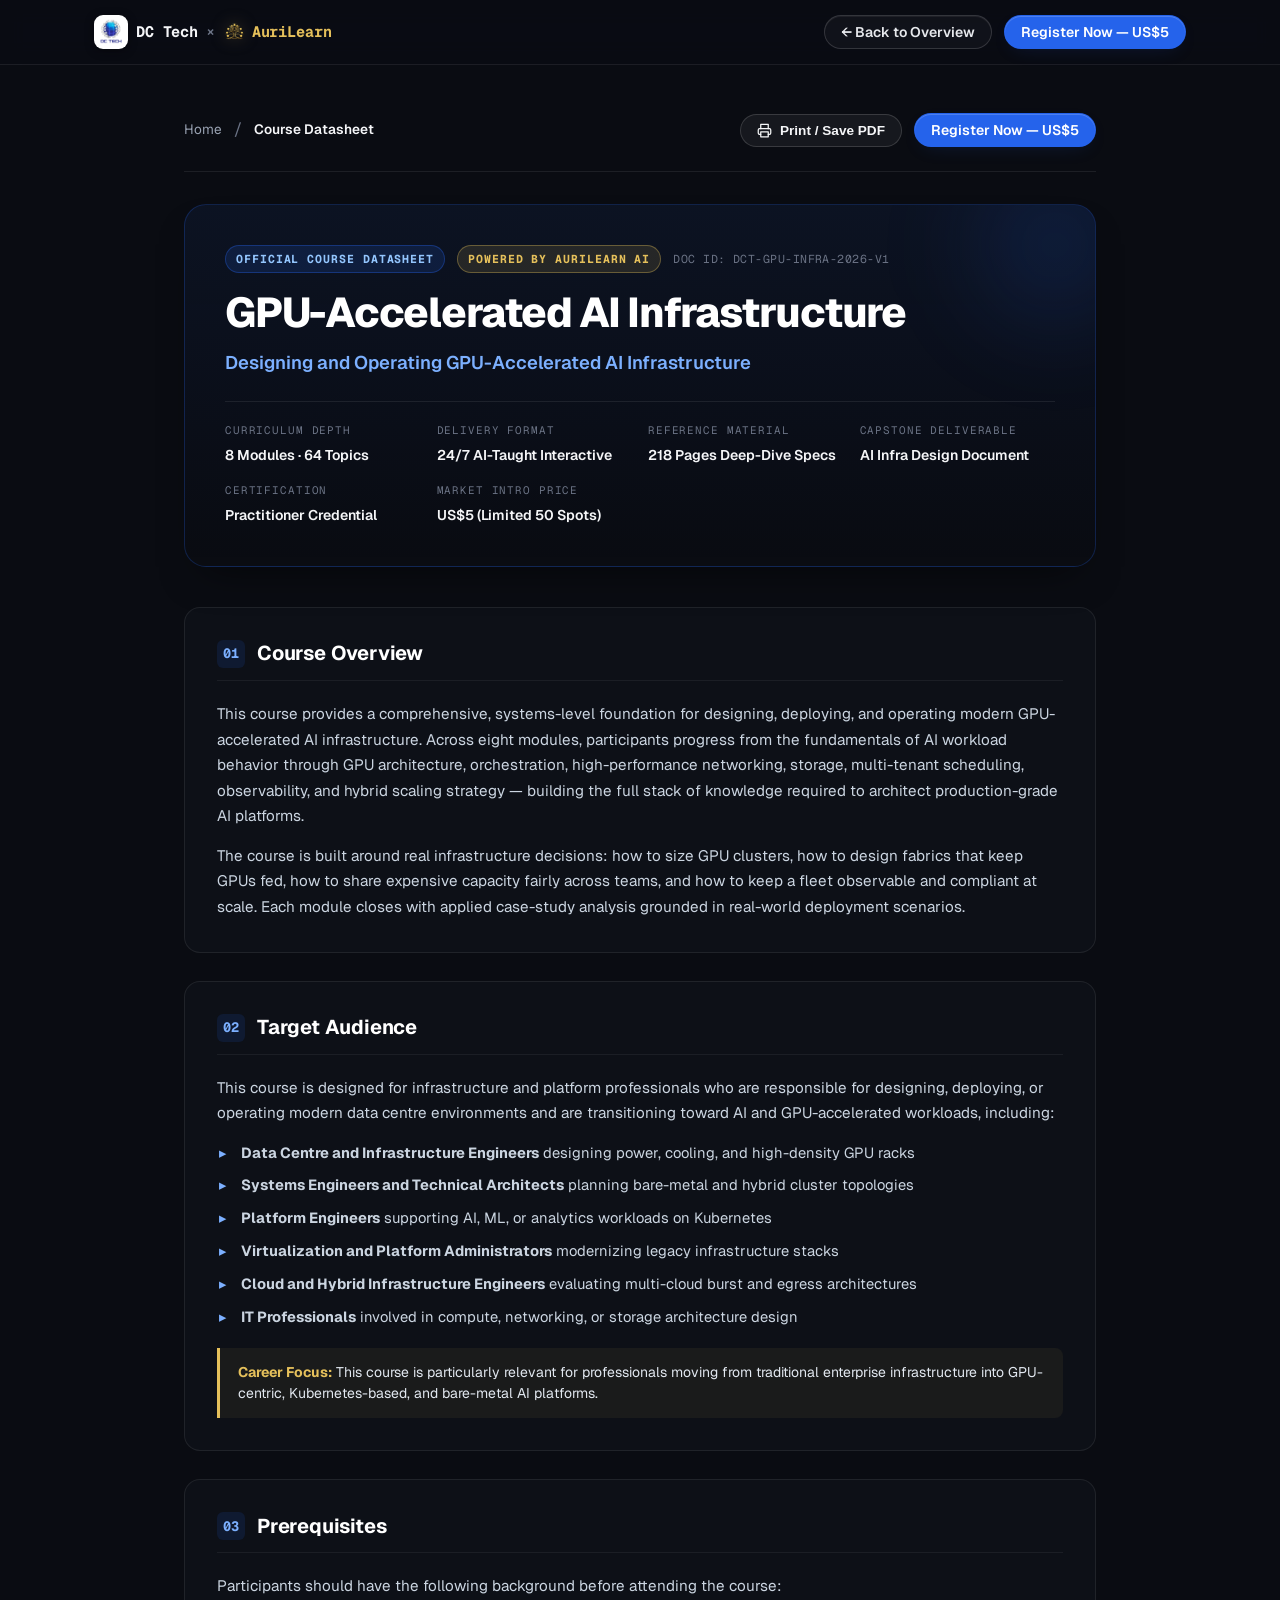
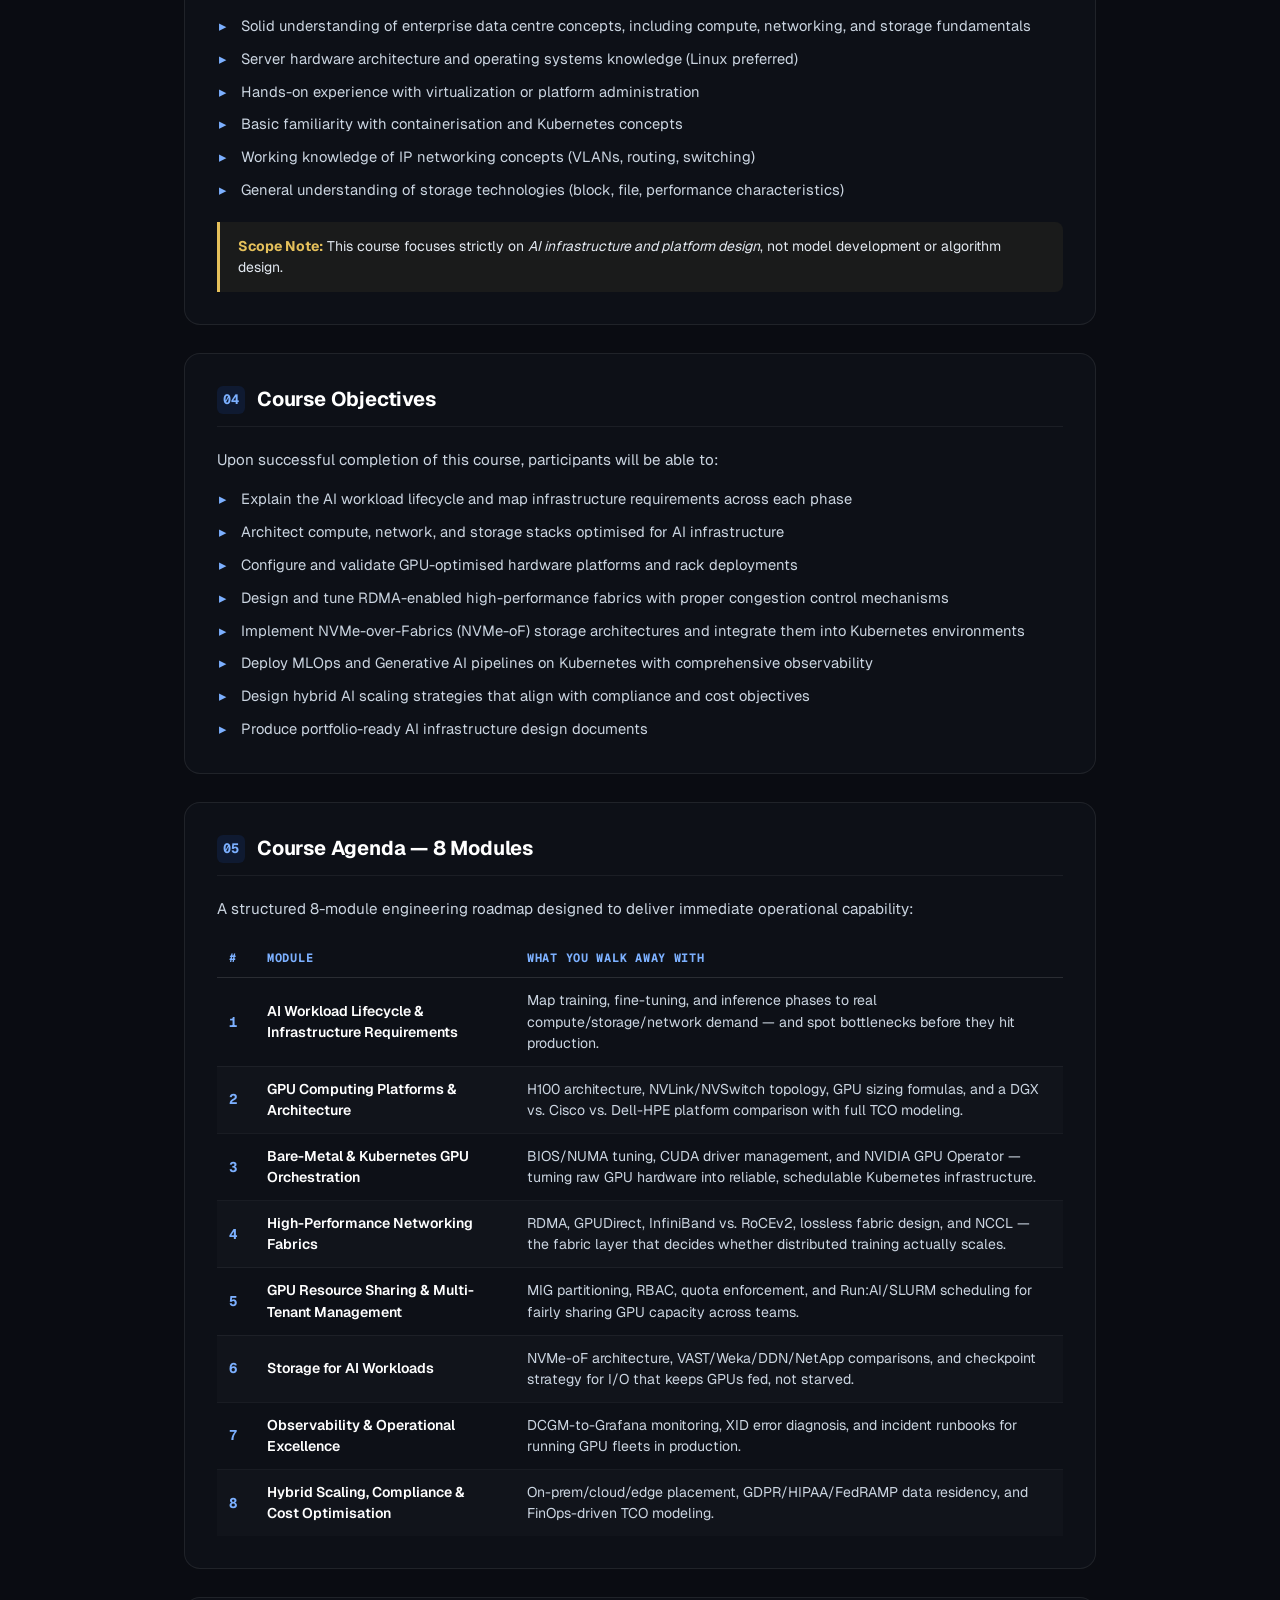
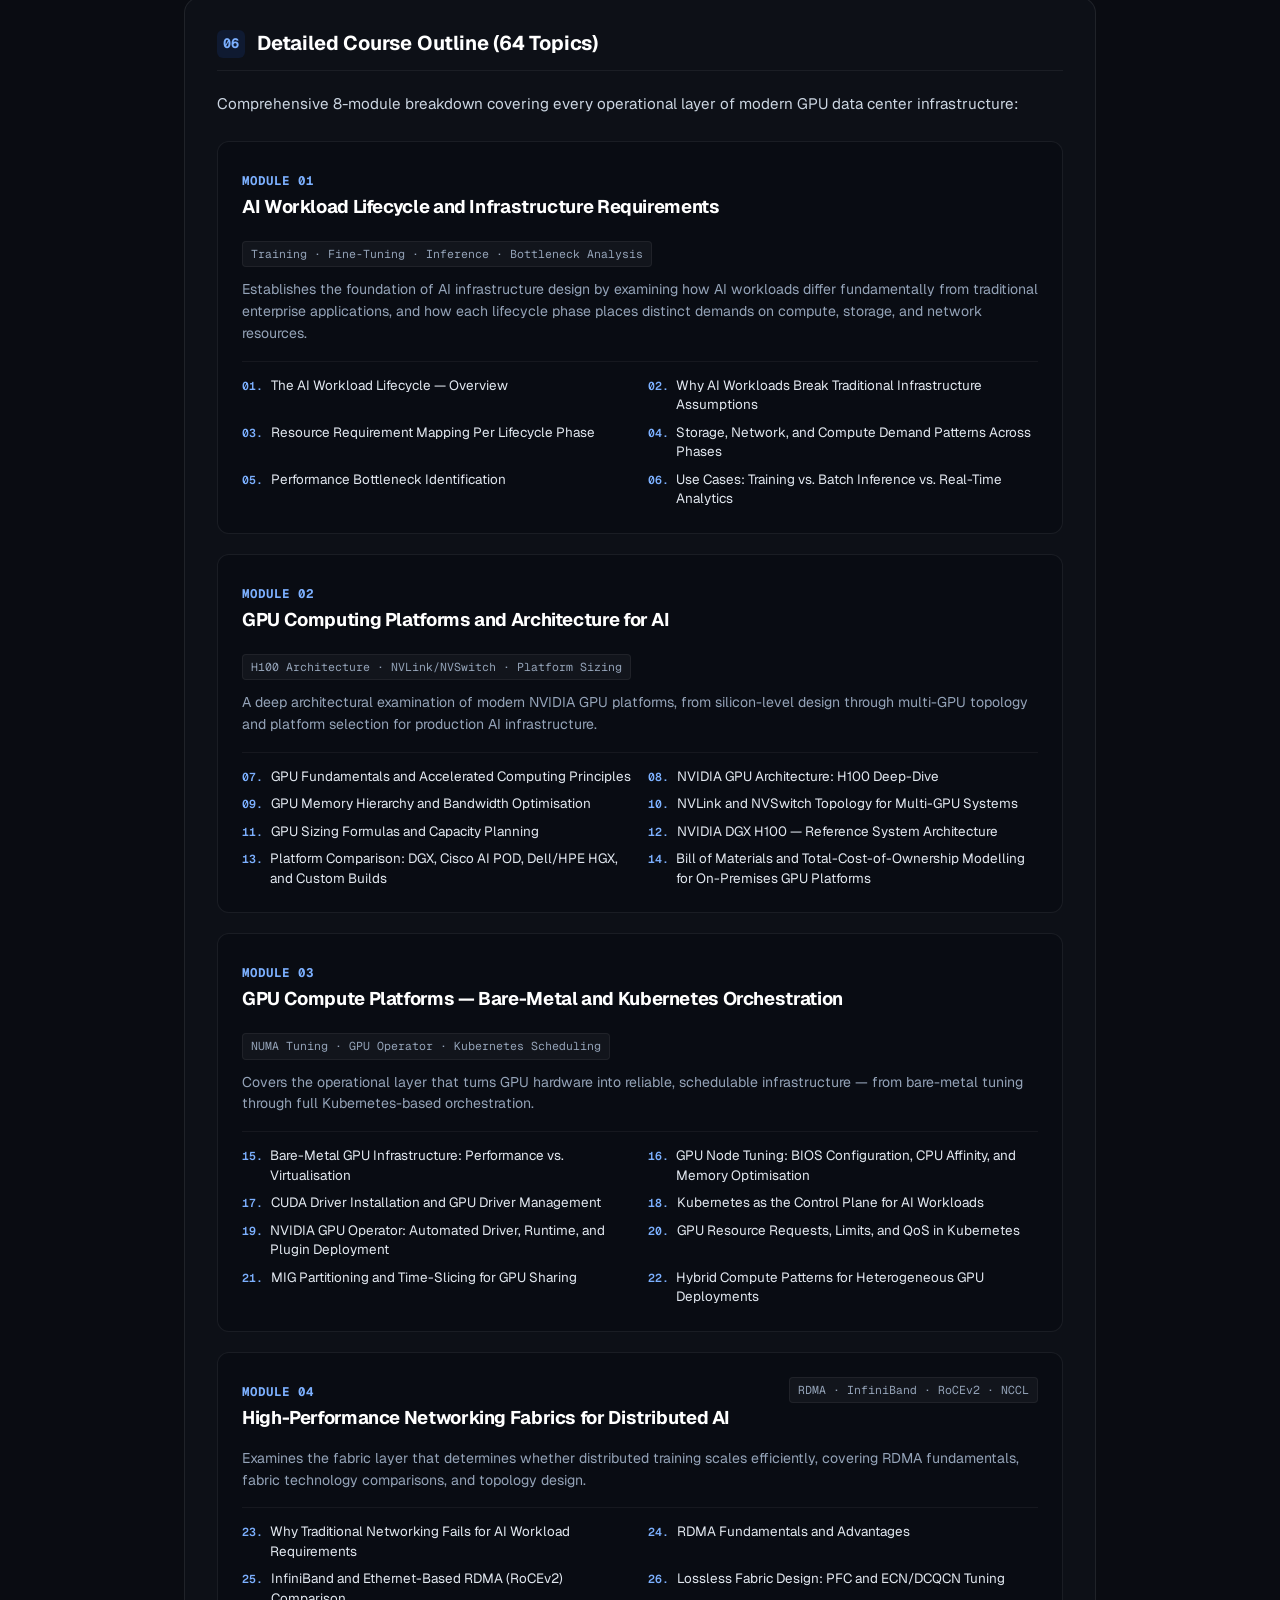
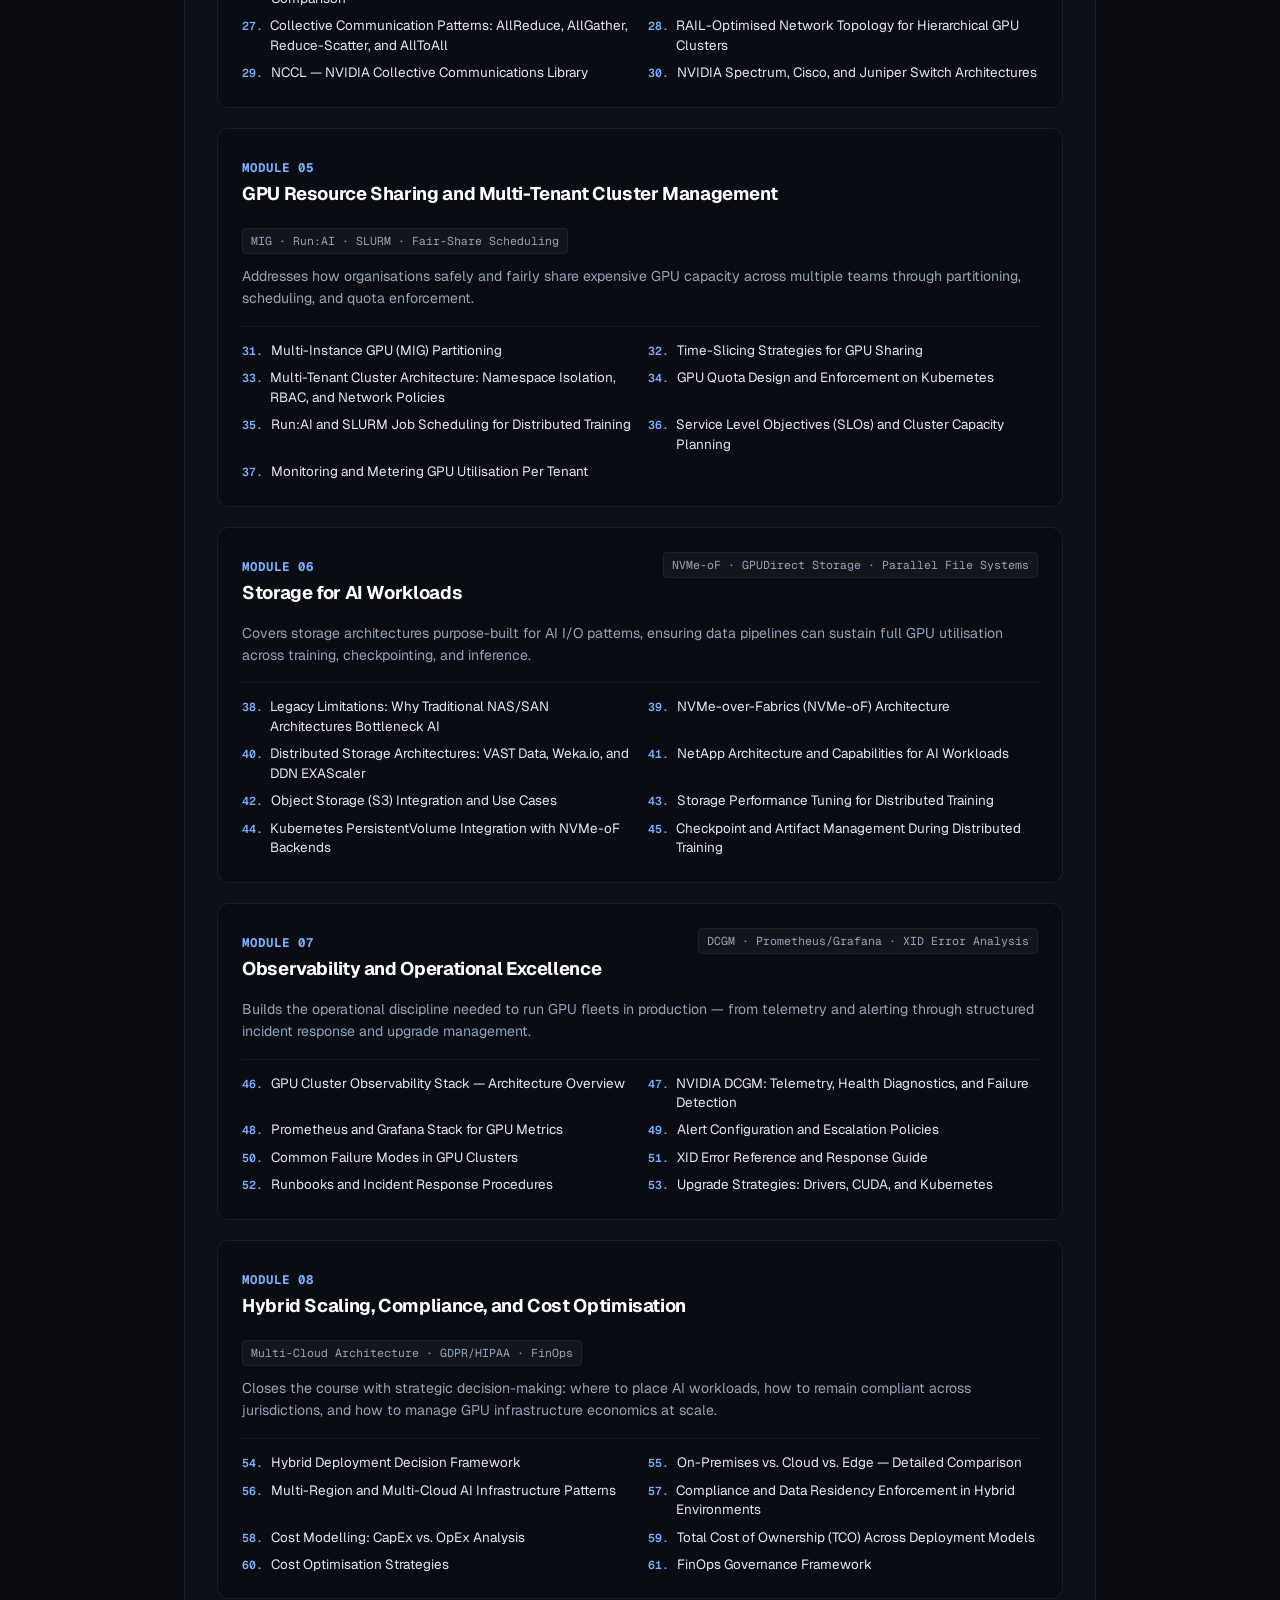
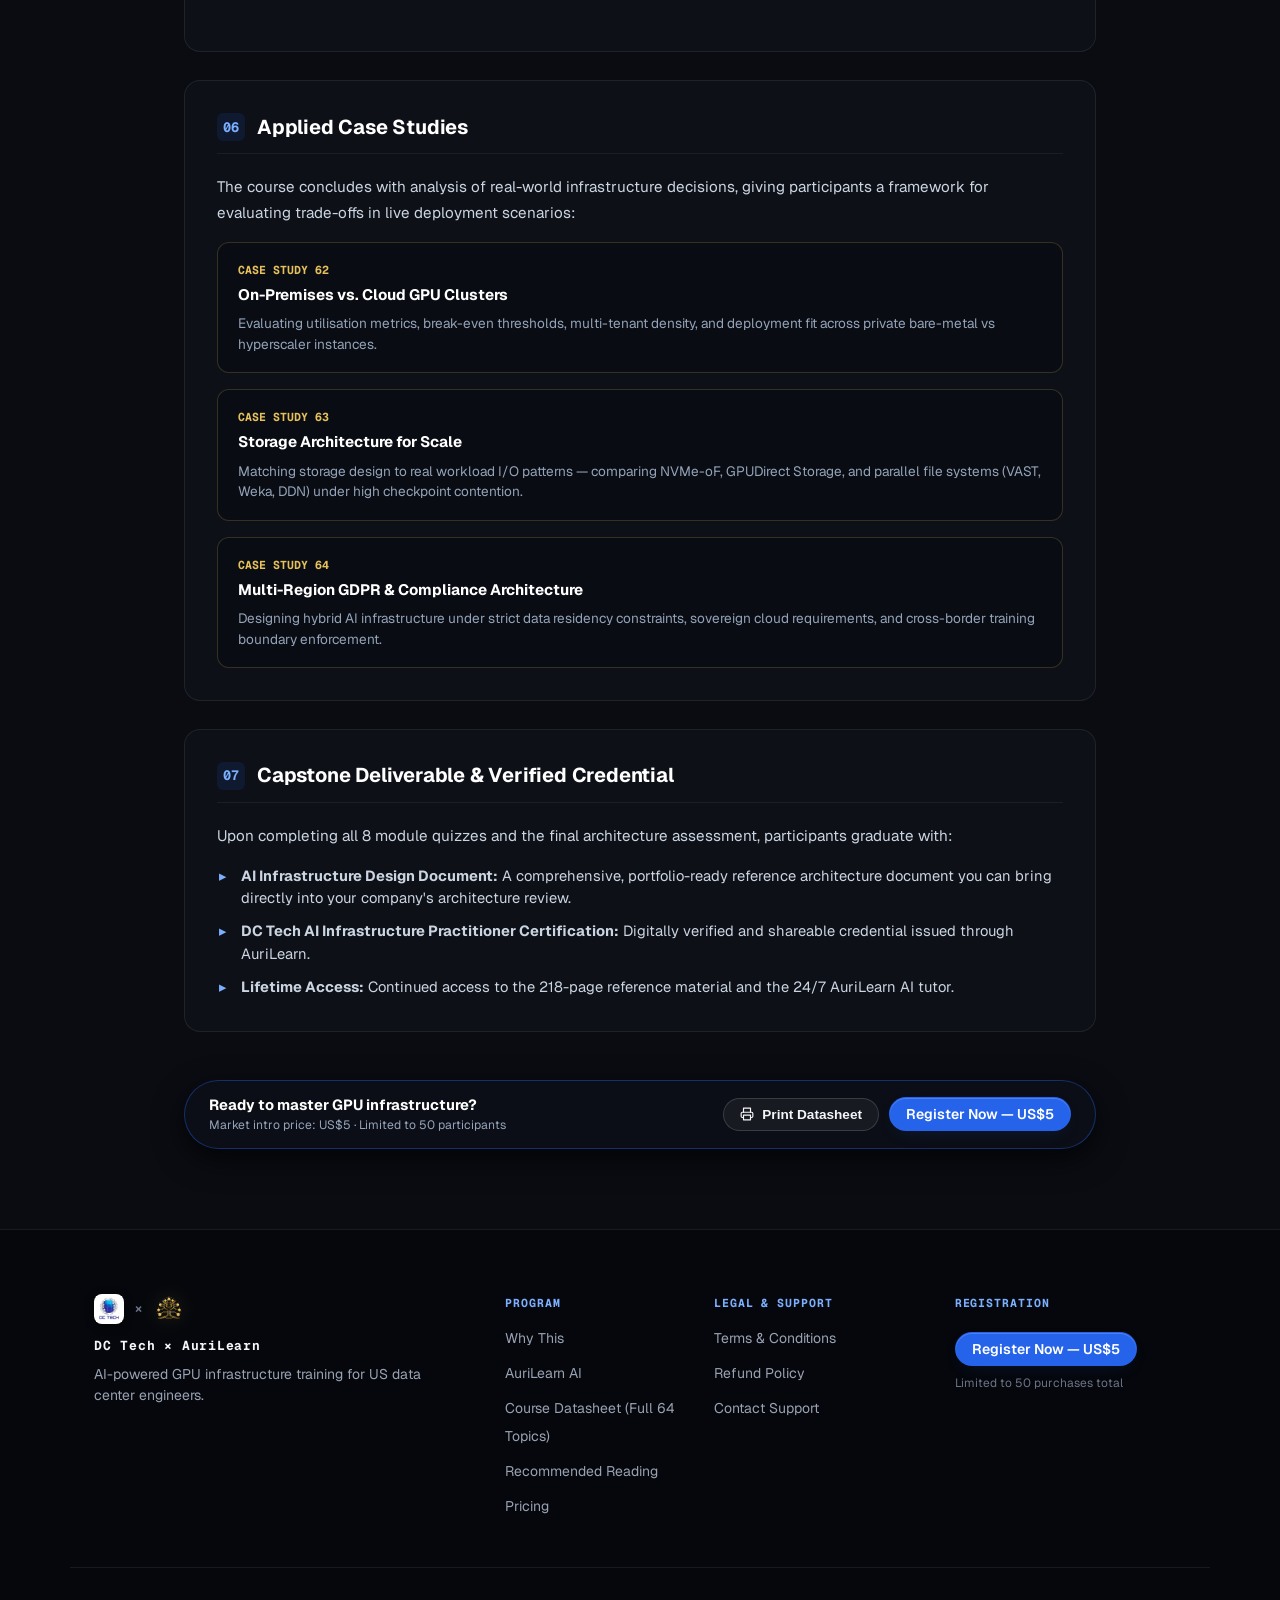
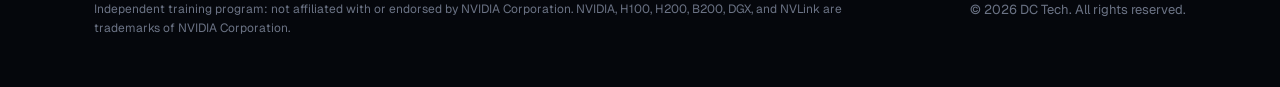
==== commit fe3c1723: "feat: embed Course Agenda 8-Module outcomes matrix in datasheet and sync takeaways across index.html" ====
--- a/datasheet.html
+++ b/datasheet.html
@@ -568,10 +568,74 @@
       </ul>
     </section>
 
-    <!-- 5. DETAILED COURSE OUTLINE -->
+    <!-- 5. COURSE AGENDA & OUTCOMES MATRIX -->
     <section class="ds-section">
       <div class="ds-section-head">
         <span class="ds-section-icon">05</span>
+        <h2 class="ds-section-title">Course Agenda — 8 Modules</h2>
+      </div>
+      <div class="ds-prose" style="margin-bottom: 18px;">
+        <p>A structured 8-module engineering roadmap designed to deliver immediate operational capability:</p>
+      </div>
+      <div style="overflow-x: auto;">
+        <table style="width:100%; border-collapse:collapse; font-size:0.88rem; text-align:left; line-height:1.5;">
+          <thead>
+            <tr style="border-bottom:1px solid rgba(255,255,255,0.12); color:var(--accent-text); font-family:var(--font-mono); font-size:0.75rem; text-transform:uppercase; letter-spacing:0.06em;">
+              <th style="padding:10px 12px; width:36px;">#</th>
+              <th style="padding:10px 14px; width:260px;">Module</th>
+              <th style="padding:10px 14px;">What you walk away with</th>
+            </tr>
+          </thead>
+          <tbody>
+            <tr style="border-bottom:1px solid rgba(255,255,255,0.05);">
+              <td style="padding:12px; font-family:var(--font-mono); color:var(--accent-text); font-weight:700;">1</td>
+              <td style="padding:12px 14px; color:#fff; font-weight:600;">AI Workload Lifecycle &amp; Infrastructure Requirements</td>
+              <td style="padding:12px 14px; color:#CBD5E1;">Map training, fine-tuning, and inference phases to real compute/storage/network demand — and spot bottlenecks before they hit production.</td>
+            </tr>
+            <tr style="border-bottom:1px solid rgba(255,255,255,0.05); background:rgba(255,255,255,0.015);">
+              <td style="padding:12px; font-family:var(--font-mono); color:var(--accent-text); font-weight:700;">2</td>
+              <td style="padding:12px 14px; color:#fff; font-weight:600;">GPU Computing Platforms &amp; Architecture</td>
+              <td style="padding:12px 14px; color:#CBD5E1;">H100 architecture, NVLink/NVSwitch topology, GPU sizing formulas, and a DGX vs. Cisco vs. Dell-HPE platform comparison with full TCO modeling.</td>
+            </tr>
+            <tr style="border-bottom:1px solid rgba(255,255,255,0.05);">
+              <td style="padding:12px; font-family:var(--font-mono); color:var(--accent-text); font-weight:700;">3</td>
+              <td style="padding:12px 14px; color:#fff; font-weight:600;">Bare-Metal &amp; Kubernetes GPU Orchestration</td>
+              <td style="padding:12px 14px; color:#CBD5E1;">BIOS/NUMA tuning, CUDA driver management, and NVIDIA GPU Operator — turning raw GPU hardware into reliable, schedulable Kubernetes infrastructure.</td>
+            </tr>
+            <tr style="border-bottom:1px solid rgba(255,255,255,0.05); background:rgba(255,255,255,0.015);">
+              <td style="padding:12px; font-family:var(--font-mono); color:var(--accent-text); font-weight:700;">4</td>
+              <td style="padding:12px 14px; color:#fff; font-weight:600;">High-Performance Networking Fabrics</td>
+              <td style="padding:12px 14px; color:#CBD5E1;">RDMA, GPUDirect, InfiniBand vs. RoCEv2, lossless fabric design, and NCCL — the fabric layer that decides whether distributed training actually scales.</td>
+            </tr>
+            <tr style="border-bottom:1px solid rgba(255,255,255,0.05);">
+              <td style="padding:12px; font-family:var(--font-mono); color:var(--accent-text); font-weight:700;">5</td>
+              <td style="padding:12px 14px; color:#fff; font-weight:600;">GPU Resource Sharing &amp; Multi-Tenant Management</td>
+              <td style="padding:12px 14px; color:#CBD5E1;">MIG partitioning, RBAC, quota enforcement, and Run:AI/SLURM scheduling for fairly sharing GPU capacity across teams.</td>
+            </tr>
+            <tr style="border-bottom:1px solid rgba(255,255,255,0.05); background:rgba(255,255,255,0.015);">
+              <td style="padding:12px; font-family:var(--font-mono); color:var(--accent-text); font-weight:700;">6</td>
+              <td style="padding:12px 14px; color:#fff; font-weight:600;">Storage for AI Workloads</td>
+              <td style="padding:12px 14px; color:#CBD5E1;">NVMe-oF architecture, VAST/Weka/DDN/NetApp comparisons, and checkpoint strategy for I/O that keeps GPUs fed, not starved.</td>
+            </tr>
+            <tr style="border-bottom:1px solid rgba(255,255,255,0.05);">
+              <td style="padding:12px; font-family:var(--font-mono); color:var(--accent-text); font-weight:700;">7</td>
+              <td style="padding:12px 14px; color:#fff; font-weight:600;">Observability &amp; Operational Excellence</td>
+              <td style="padding:12px 14px; color:#CBD5E1;">DCGM-to-Grafana monitoring, XID error diagnosis, and incident runbooks for running GPU fleets in production.</td>
+            </tr>
+            <tr style="background:rgba(255,255,255,0.015);">
+              <td style="padding:12px; font-family:var(--font-mono); color:var(--accent-text); font-weight:700;">8</td>
+              <td style="padding:12px 14px; color:#fff; font-weight:600;">Hybrid Scaling, Compliance &amp; Cost Optimisation</td>
+              <td style="padding:12px 14px; color:#CBD5E1;">On-prem/cloud/edge placement, GDPR/HIPAA/FedRAMP data residency, and FinOps-driven TCO modeling.</td>
+            </tr>
+          </tbody>
+        </table>
+      </div>
+    </section>
+
+    <!-- 6. DETAILED COURSE OUTLINE -->
+    <section class="ds-section">
+      <div class="ds-section-head">
+        <span class="ds-section-icon">06</span>
         <h2 class="ds-section-title">Detailed Course Outline (64 Topics)</h2>
       </div>
       <div class="ds-prose" style="margin-bottom: 24px;">
